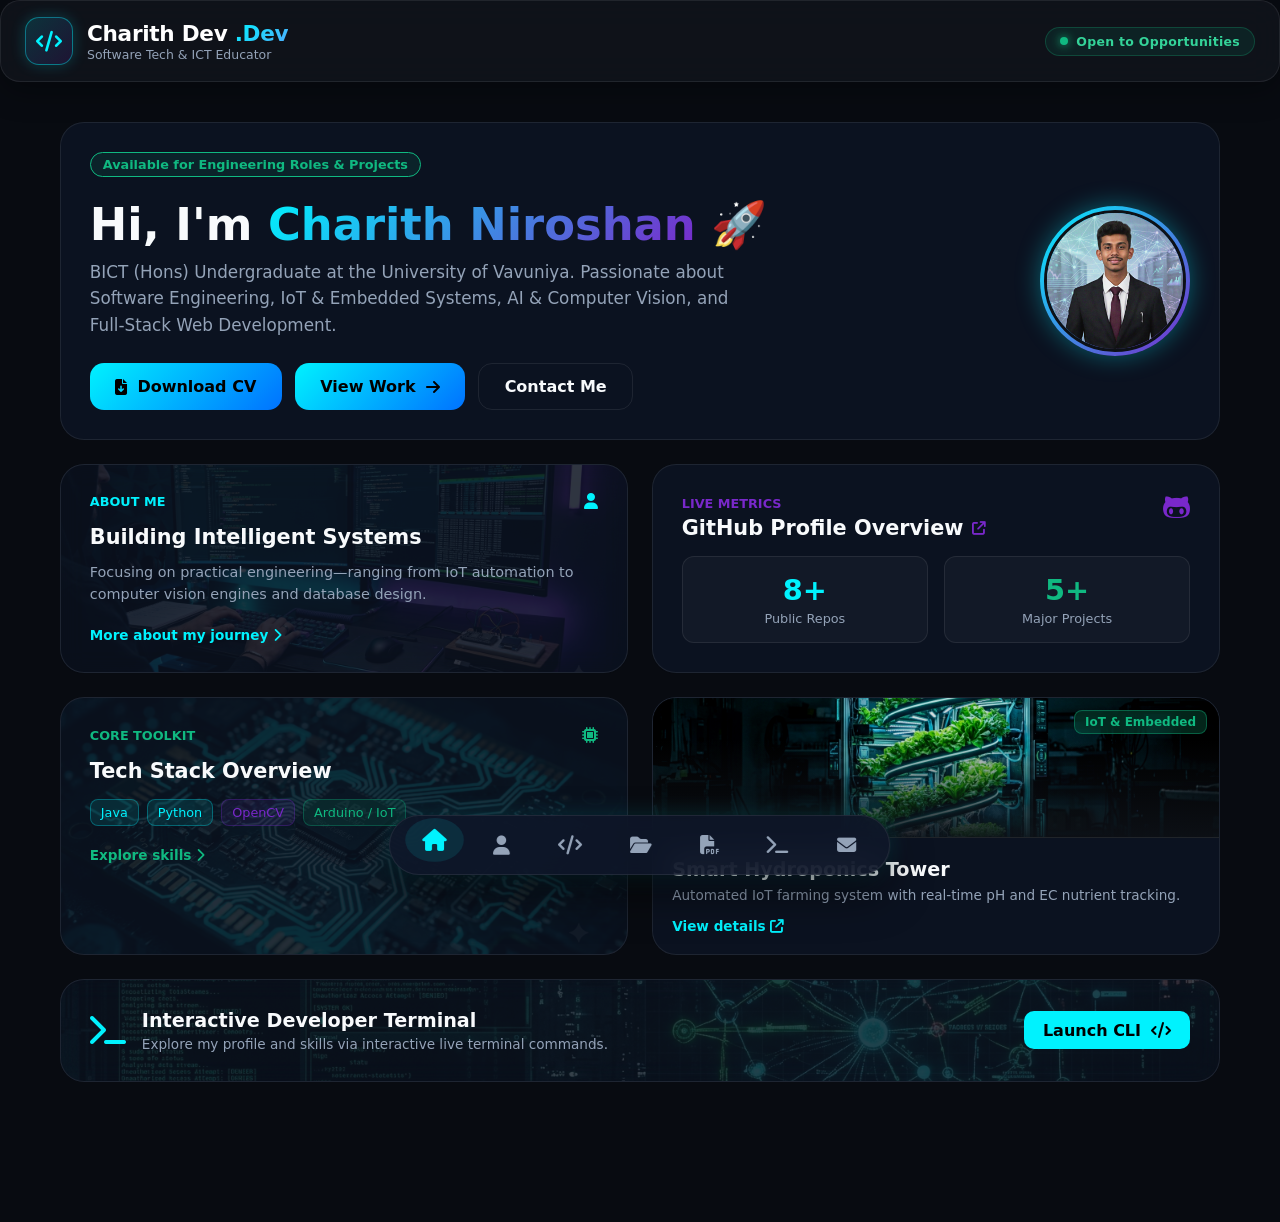
==== index.html @ 6c22223e "Update index.html" ====
<!DOCTYPE html>
<html lang="en">
<head>
    <meta charset="UTF-8">
    <meta name="viewport" content="width=device-width, initial-scale=1.0">
    <title>Charith Niroshan | Portfolio</title>
    <link rel="stylesheet" href="style.css">
    <link rel="stylesheet" href="https://cdnjs.cloudflare.com/ajax/libs/font-awesome/6.4.0/css/all.min.css">
</head>
<body>

    <!-- Top Glassmorphic Branding Header -->
<header style="background: rgba(20, 24, 33, 0.6); backdrop-filter: blur(16px); -webkit-backdrop-filter: blur(16px); border: 1px solid rgba(255, 255, 255, 0.08); border-radius: 20px; padding: 1rem 1.5rem; margin-bottom: 2.5rem; display: flex; justify-content: space-between; align-items: center; flex-wrap: wrap; gap: 1rem; box-shadow: 0 10px 30px rgba(0,0,0,0.3);">
    
    <!-- Brand Logo + Name -->
    <a href="index.html" style="display: flex; align-items: center; gap: 14px; text-decoration: none;">
        <!-- Logo Image Container with Neon Glow -->
        <div style="width: 48px; height: 48px; border-radius: 14px; background: linear-gradient(135deg, rgba(0, 242, 254, 0.15), rgba(121, 40, 202, 0.15)); border: 1px solid rgba(0, 242, 254, 0.4); display: flex; align-items: center; justify-content: center; overflow: hidden; box-shadow: 0 0 15px rgba(0, 242, 254, 0.2);">
            <img src="images/logo.png" alt="Logo" style="width: 100%; height: 100%; object-fit: cover;" onerror="this.style.display='none'; this.nextElementSibling.style.display='flex';">
            <!-- Fallback Cyber Icon if logo.png is missing -->
            <div style="display: none; width: 100%; height: 100%; align-items: center; justify-content: center;">
                <i class="fa-solid fa-code" style="font-size: 1.3rem; color: var(--accent-cyan, #00f2fe);"></i>
            </div>
        </div>
        
        <!-- Name & Title -->
       <!-- Name & Title with Standard Background Clip -->
<div>
    <h1 style="font-size: 1.35rem; font-weight: 800; margin: 0; color: #fff; letter-spacing: -0.3px;">
        Charith Dev <span style="background: linear-gradient(135deg, #00f2fe 0%, #4facfe 100%); -webkit-background-clip: text; background-clip: text; -webkit-text-fill-color: transparent;">.Dev</span>
    </h1>
    <span style="color: var(--text-secondary, #94a3b8); font-size: 0.78rem; font-weight: 500; display: block; margin-top: 1px;">
        Software Tech & ICT Educator
    </span>
</div>
    </a>
    
    <!-- Dynamic Status Badge -->
    <div style="display: flex; align-items: center; gap: 8px; background: rgba(16, 185, 129, 0.1); border: 1px solid rgba(16, 185, 129, 0.25); padding: 6px 14px; border-radius: 20px;">
        <span style="width: 8px; height: 8px; background: #10b981; border-radius: 50%; display: inline-block; box-shadow: 0 0 10px #10b981;"></span>
        <span style="color: #34d399; font-size: 0.78rem; font-weight: 600; letter-spacing: 0.3px;">Open to Opportunities</span>
    </div>
</header>

    <div class="container">

        <!-- Main Bento Grid -->
        <div class="bento-grid">

            <!-- 1. Hero Card (Profile Avatar Image Included) [Prompt 1] -->
            <div class="bento-card span-4 hero-card">
                <div style="display: flex; justify-content: space-between; align-items: center; flex-wrap: wrap-reverse; gap: 2rem;">
                    
                    <div style="flex: 1; min-width: 280px;">
                        <span class="status-badge" style="background: rgba(16, 185, 129, 0.1); border: 1px solid var(--accent-green, #10b981); color: var(--accent-green, #10b981); font-size: 0.8rem; padding: 4px 12px; border-radius: 20px; display: inline-block; margin-bottom: 0.5rem;">
                            <span class="pulse-dot"></span> Available for Engineering Roles & Projects
                        </span>
                        <h1 style="font-size: 2.8rem; margin: 0.8rem 0 0.5rem 0;">
                            Hi, I'm <span class="gradient-text">Charith Niroshan</span> 🚀
                        </h1>
                        <p style="font-size: 1.05rem; color: var(--text-secondary); max-width: 650px; line-height: 1.6; margin-bottom: 1.5rem;">
                            BICT (Hons) Undergraduate at the University of Vavuniya. Passionate about Software Engineering, IoT & Embedded Systems, AI & Computer Vision, and Full-Stack Web Development.
                        </p>
                        <!-- Hero Card Action Buttons -->
<div style="display: flex; gap: 0.8rem; flex-wrap: wrap; margin-top: 1rem;">
    <!-- CV Download / View Button -->
    <a href="cv.pdf" download="Charith_Niroshan_CV.pdf" target="_blank" class="btn-cyber btn-cv">
        <i class="fa-solid fa-file-arrow-down"></i> Download CV
    </a>

    <!-- View Work Button -->
    <a href="projects.html" class="btn-cyber btn-primary">
        View Work <i class="fa-solid fa-arrow-right"></i>
    </a>

    <!-- Contact Button -->
    <a href="contact.html" class="btn-cyber btn-outline">
        Contact Me
    </a>
</div>
</div>

                    <!-- Profile Avatar Image -->
                    <div style="position: relative; text-align: center; margin: 0 auto;">
                        <div style="width: 150px; height: 150px; border-radius: 50%; padding: 4px; background: linear-gradient(135deg, var(--accent-cyan, #00f2fe), var(--accent-purple, #7928ca)); box-shadow: 0 0 25px rgba(0, 242, 254, 0.35);">
                            <img src="images/profile.png" alt="Charith Niroshan" style="width: 100%; height: 100%; border-radius: 50%; object-fit: cover; border: 3px solid #0d1117;">
                        </div>
                    </div>

                </div>
            </div>

            <!-- 2. About Card (Workspace Image Background) [Prompt 4] -->
            <div class="bento-card span-2" style="position: relative; overflow: hidden;">
                <img src="images/workspace.png" alt="Workspace" style="position: absolute; inset: 0; width: 100%; height: 100%; object-fit: cover; opacity: 0.15; z-index: 0;">
                <div style="position: relative; z-index: 1;">
                    <div style="display: flex; justify-content: space-between; align-items: center; margin-bottom: 1rem;">
                        <span style="color: var(--accent-cyan, #00f2fe); font-size: 0.8rem; font-weight: bold; text-transform: uppercase;">About Me</span>
                        <i class="fa-solid fa-user" style="color: var(--accent-cyan, #00f2fe);"></i>
                    </div>
                    <h3 style="font-size: 1.3rem; margin-bottom: 0.8rem;">Building Intelligent Systems</h3>
                    <p style="color: var(--text-secondary); font-size: 0.9rem; line-height: 1.5; margin-bottom: 1.2rem;">
                        Focusing on practical engineering—ranging from IoT automation to computer vision engines and database design.
                    </p>
                    <a href="about.html" style="color: var(--accent-cyan, #00f2fe); font-size: 0.85rem; font-weight: bold; text-decoration: none;">
                        More about my journey <i class="fa-solid fa-chevron-right"></i>
                    </a>
                </div>
            </div>

            <!-- Live GitHub Analytics Bento Card (Clickable Link) -->
<a href="https://github.com/chrith123456niroshan-rgb" target="_blank" rel="noopener noreferrer" class="bento-card span-2" style="text-decoration: none; color: inherit; display: block; transition: transform 0.3s ease, border-color 0.3s ease;">
    <div style="display: flex; justify-content: space-between; align-items: flex-start; margin-bottom: 1rem;">
        <div>
            <span style="color: var(--accent-purple, #7928ca); font-size: 0.8rem; font-weight: bold; text-transform: uppercase;">Live Metrics</span>
            <h3 style="font-size: 1.3rem; margin-top: 4px; display: flex; align-items: center; gap: 8px;">
                GitHub Profile Overview 
                <i class="fa-solid fa-arrow-up-right-from-square" style="font-size: 0.85rem; color: var(--accent-purple, #7928ca);"></i>
            </h3>
        </div>
        <i class="fa-brands fa-github-alt" style="font-size: 1.8rem; color: var(--accent-purple, #7928ca);"></i>
    </div>

    <!-- Dynamic Stats -->
    <div style="display: grid; grid-template-columns: 1fr 1fr; gap: 1rem; margin-top: 1rem;">
        <div style="background: rgba(255,255,255,0.03); border: 1px solid var(--card-border); padding: 1rem; border-radius: 12px; text-align: center;">
            <h2 id="github-repos" style="font-size: 1.8rem; color: var(--accent-cyan, #00f2fe); margin: 0;">--</h2>
            <p style="color: var(--text-secondary); font-size: 0.8rem; margin: 4px 0 0 0;">Public Repos</p>
        </div>
        <div style="background: rgba(255,255,255,0.03); border: 1px solid var(--card-border); padding: 1rem; border-radius: 12px; text-align: center;">
            <h2 style="font-size: 1.8rem; color: var(--accent-green, #10b981); margin: 0;">5+</h2>
            <p style="color: var(--text-secondary); font-size: 0.8rem; margin: 4px 0 0 0;">Major Projects</p>
        </div>
    </div>
</a>
            <!-- 4. Core Tech Stack (Circuit Board Image Background) [Prompt 6] -->
            <div class="bento-card span-2" style="position: relative; overflow: hidden;">
                <img src="images/circuit-board.png" alt="Hardware" style="position: absolute; inset: 0; width: 100%; height: 100%; object-fit: cover; opacity: 0.12; z-index: 0;">
                <div style="position: relative; z-index: 1;">
                    <div style="display: flex; justify-content: space-between; align-items: center; margin-bottom: 1rem;">
                        <span style="color: var(--accent-green, #10b981); font-size: 0.8rem; font-weight: bold; text-transform: uppercase;">Core Toolkit</span>
                        <i class="fa-solid fa-microchip" style="color: var(--accent-green, #10b981);"></i>
                    </div>
                    <h3 style="font-size: 1.3rem; margin-bottom: 1rem;">Tech Stack Overview</h3>
                    <div style="display: flex; gap: 0.5rem; flex-wrap: wrap;">
                        <span style="background: rgba(0, 242, 254, 0.1); border: 1px solid rgba(0, 242, 254, 0.3); color: var(--accent-cyan, #00f2fe); padding: 5px 10px; border-radius: 8px; font-size: 0.8rem;">Java</span>
                        <span style="background: rgba(0, 242, 254, 0.1); border: 1px solid rgba(0, 242, 254, 0.3); color: var(--accent-cyan, #00f2fe); padding: 5px 10px; border-radius: 8px; font-size: 0.8rem;">Python</span>
                        <span style="background: rgba(121, 40, 202, 0.1); border: 1px solid rgba(121, 40, 202, 0.3); color: var(--accent-purple, #7928ca); padding: 5px 10px; border-radius: 8px; font-size: 0.8rem;">OpenCV</span>
                        <span style="background: rgba(16, 185, 129, 0.1); border: 1px solid rgba(16, 185, 129, 0.3); color: var(--accent-green, #10b981); padding: 5px 10px; border-radius: 8px; font-size: 0.8rem;">Arduino / IoT</span>
                    </div>
                    <div style="margin-top: 1.2rem;">
                        <a href="skills.html" style="color: var(--accent-green, #10b981); font-size: 0.85rem; font-weight: bold; text-decoration: none;">
                            Explore skills <i class="fa-solid fa-chevron-right"></i>
                        </a>
                    </div>
                </div>
            </div>

            <!-- 5. Featured Project Card (Smart Hydroponics Image) [Prompt 2] -->
            <div class="bento-card span-2" style="padding: 0; overflow: hidden;">
                <div class="project-img-container" style="height: 140px; position: relative;">
                    <img src="images/smart-hydroponics.png" alt="Smart Hydroponics" class="project-img">
                    <span class="tech-tag-floating">IoT & Embedded</span>
                </div>
                <div style="padding: 1.2rem;">
                    <h3 style="font-size: 1.2rem; margin-bottom: 0.4rem;">Smart Hydroponics Tower</h3>
                    <p style="color: var(--text-secondary); font-size: 0.85rem; margin-bottom: 0.8rem;">
                        Automated IoT farming system with real-time pH and EC nutrient tracking.
                    </p>
                    <a href="projects.html" style="color: var(--accent-cyan, #00f2fe); font-size: 0.85rem; font-weight: bold; text-decoration: none;">
                        View details <i class="fa-solid fa-arrow-up-right-from-square"></i>
                    </a>
                </div>
            </div>

            <!-- 6. Developer Terminal Banner (Terminal Banner Image Background) [Prompt 7] -->
            <div class="bento-card span-4" style="position: relative; overflow: hidden; border: 1px solid var(--card-border);">
                <img src="images/terminal-bg.png" alt="Terminal" style="position: absolute; inset: 0; width: 100%; height: 100%; object-fit: cover; opacity: 0.2; z-index: 0;">
                <div style="position: relative; z-index: 1; display: flex; justify-content: space-between; align-items: center; flex-wrap: wrap; gap: 1rem;">
                    <div style="display: flex; align-items: center; gap: 1rem;">
                        <i class="fa-solid fa-terminal" style="font-size: 2rem; color: var(--accent-cyan, #00f2fe);"></i>
                        <div>
                            <h3 style="font-size: 1.2rem; margin: 0;">Interactive Developer Terminal</h3>
                            <p style="color: var(--text-secondary); font-size: 0.85rem; margin: 4px 0 0 0;">Explore my profile and skills via interactive live terminal commands.</p>
                        </div>
                    </div>
                    <a href="terminal.html" class="btn-cyber" style="background: var(--accent-cyan, #00f2fe); color: #000; padding: 0.6rem 1.2rem; border-radius: 10px; font-weight: bold; text-decoration: none;">
                        Launch CLI <i class="fa-solid fa-code"></i>
                    </a>
                </div>
            </div>

        </div>
    </div>
    <!-- Floating Dock Nav -->
 <nav class="dock-nav">
        <a href="index.html" class="dock-item active" title="Home"><i class="fa-solid fa-house"></i></a>
        <a href="about.html" class="dock-item" title="About & Career"><i class="fa-solid fa-user"></i></a>
        <a href="skills.html" class="dock-item" title="Skills"><i class="fa-solid fa-code"></i></a>
        <a href="projects.html" class="dock-item" title="Projects"><i class="fa-solid fa-folder-open"></i></a>
        <!-- CV Quick View Link -->
        <a href="cv.pdf" target="_blank" class="dock-item" title="View CV"><i class="fa-solid fa-file-pdf"></i></a>
        <a href="terminal.html" class="dock-item" title="CLI Terminal"><i class="fa-solid fa-terminal"></i></a>
        <a href="contact.html" class="dock-item" title="Contact"><i class="fa-solid fa-envelope"></i></a>
    </nav>

    <script src="script.js"></script>
</body>
</html>
---- style.css ----
:root {
    --bg-dark: #080b11;
    --card-bg: rgba(15, 23, 42, 0.65);
    --card-border: rgba(255, 255, 255, 0.08);
    --accent-cyan: #00f2fe;
    --accent-purple: #7928ca;
    --accent-green: #10b981;
    --text-primary: #f8fafc;
    --text-secondary: #94a3b8;
    --glow-shadow: 0 0 25px rgba(0, 242, 254, 0.15);

    
}

/* Optimized Project Image Container */
.project-img-container {
    position: relative;
    width: 100%;
    height: 200px; /* Balanced ratio for bento cards */
    overflow: hidden;
    background: #0d1117;
    border-bottom: 1px solid var(--card-border, rgba(255, 255, 255, 0.08));
}

/* Perfect Object-Fit & Center Alignment */
.project-img {
    width: 100%;
    height: 100%;
    object-fit: cover;
    object-position: center; /* Image එකේ center Focus එක තබා ගනී */
    transition: transform 0.5s cubic-bezier(0.4, 0, 0.2, 1), filter 0.5s ease;
    filter: brightness(0.85) contrast(1.05);
}

/* Gradient Overlay - Seamless blending with the Dark Card */
.project-img-container::after {
    content: '';
    position: absolute;
    inset: 0;
    background: linear-gradient(180deg, rgba(13, 17, 23, 0) 30%, rgba(13, 17, 23, 0.9) 100%);
    pointer-events: none;
}

/* Hover Cyber Zoom & Glow Effect */
.bento-card:hover .project-img {
    transform: scale(1.06);
    filter: brightness(1.02);
}

/* Floating Tech Badge Adjustment */
.tech-tag-floating {
    position: absolute;
    top: 12px;
    right: 12px;
    z-index: 2; /* Keeps badge above the gradient overlay */
    background: rgba(13, 17, 23, 0.75);
    border: 1px solid rgba(0, 242, 254, 0.4);
    color: var(--accent-cyan, #00f2fe);
    backdrop-filter: blur(8px);
    font-size: 0.75rem;
    padding: 4px 12px;
    border-radius: 20px;
    font-weight: 600;
}/* Cyber CV Download Button */
.btn-cv {
    background: rgba(16, 185, 129, 0.12);
    border: 1px solid var(--accent-green, #10b981);
    color: var(--accent-green, #10b981);
    padding: 0.8rem 1.4rem;
    border-radius: 12px;
    text-decoration: none;
    font-weight: 600;
    display: inline-flex;
    align-items: center;
    gap: 8px;
    transition: all 0.3s ease;
}

.btn-cv:hover {
    background: var(--accent-green, #10b981);
    color: #0d1117;
    box-shadow: 0 0 20px rgba(16, 185, 129, 0.4);
    transform: translateY(-2px);
}

.bento-card:hover .project-img {
    transform: scale(1.08);
    filter: brightness(1.05);
}

.tech-tag-floating {
    position: absolute;
    top: 12px;
    right: 12px;
    background: rgba(16, 185, 129, 0.2);
    border: 1px solid rgba(16, 185, 129, 0.4);
    color: var(--accent-green, #10b981);
    backdrop-filter: blur(8px);
    font-size: 0.75rem;
    padding: 4px 10px;
    border-radius: 8px;
    font-weight: 600;
}

* {
    margin: 0;
    padding: 0;
    box-sizing: border-box;
    font-family: 'Segoe UI', system-ui, -apple-system, sans-serif;
}

body {
    background-color: var(--bg-dark);
    color: var(--text-primary);
    min-height: 100vh;
    overflow-x: hidden;
    padding-bottom: 100px;
}

/* Scroll Bar */
::-webkit-scrollbar { width: 8px; }
::-webkit-scrollbar-track { background: var(--bg-dark); }
::-webkit-scrollbar-thumb { background: var(--accent-purple); border-radius: 4px; }

/* Floating Dock Navigation */
.dock-nav {
    position: fixed;
    bottom: 25px;
    left: 50%;
    transform: translateX(-50%);
    background: rgba(15, 23, 42, 0.85);
    backdrop-filter: blur(16px);
    border: 1px solid var(--card-border);
    padding: 0.6rem 1.2rem;
    border-radius: 40px;
    display: flex;
    gap: 1.2rem;
    align-items: center;
    z-index: 1000;
    box-shadow: 0 20px 40px rgba(0, 0, 0, 0.5), var(--glow-shadow);
}

.dock-item {
    color: var(--text-secondary);
    text-decoration: none;
    font-size: 1.2rem;
    padding: 0.6rem 0.9rem;
    border-radius: 50%;
    transition: all 0.3s cubic-bezier(0.175, 0.885, 0.32, 1.275);
    display: flex;
    align-items: center;
    justify-content: center;
}

.dock-item:hover, .dock-item.active {
    color: var(--accent-cyan);
    background: rgba(0, 242, 254, 0.1);
    transform: translateY(-5px) scale(1.15);
}

/* Bento Grid Dashboard Layout */
.container {
    max-width: 1200px;
    margin: 40px auto;
    padding: 0 20px;
}

.bento-grid {
    display: grid;
    grid-template-columns: repeat(4, 1fr);
    gap: 1.5rem;
}

.bento-card {
    background: var(--card-bg);
    border: 1px solid var(--card-border);
    backdrop-filter: blur(12px);
    border-radius: 24px;
    padding: 1.8rem;
    position: relative;
    overflow: hidden;
    transition: all 0.4s ease;
}

.bento-card:hover {
    border-color: rgba(0, 242, 254, 0.4);
    transform: translateY(-4px);
    box-shadow: var(--glow-shadow);
}

/* Grid Span Utilities */
.span-2 { grid-column: span 2; }
.span-3 { grid-column: span 3; }
.span-4 { grid-column: span 4; }
.row-2 { grid-row: span 2; }

@media (max-width: 900px) {
    .bento-grid { grid-template-columns: repeat(2, 1fr); }
    .span-2, .span-3, .span-4 { grid-column: span 2; }
}

@media (max-width: 600px) {
    .bento-grid { grid-template-columns: 1fr; }
    .span-2, .span-3, .span-4 { grid-column: span 1; }
}

/* Typography & Badges */
.gradient-text {
    /* Fallback colors added inside var() just in case variables are missing */
    background: linear-gradient(135deg, var(--accent-cyan, #00f2fe), var(--accent-purple, #7928ca));
    
    /* Standard & Vendor Prefixes for text clip */
    -webkit-background-clip: text;
    background-clip: text;
    
    /* Text transparency for standard & webkit browsers */
    -webkit-text-fill-color: transparent;
    color: transparent;
    
    font-weight: 800;
    display: inline-block; /* Prevents background clipping glitches on inline elements */
}

/* GitHub Link Hover Animation */
.github-link-icon {
    transition: all 0.3s ease;
}

.github-link-icon:hover {
    color: var(--accent-cyan) !important;
    transform: scale(1.2) rotate(10deg);
}

#project-search:focus {
    border-color: var(--accent-cyan) !important;
    box-shadow: 0 0 15px rgba(0, 242, 254, 0.2);
}

.status-badge {
    display: inline-flex;
    align-items: center;
    gap: 8px;
    background: rgba(16, 185, 129, 0.15);
    color: var(--accent-green);
    border: 1px solid rgba(16, 185, 129, 0.3);
    padding: 6px 14px;
    border-radius: 20px;
    font-size: 0.85rem;
    font-weight: 600;
}

.pulse-dot {
    width: 8px;
    height: 8px;
    background: var(--accent-green);
    border-radius: 50%;
    box-shadow: 0 0 10px var(--accent-green);
    animation: pulse 1.8s infinite;
}

@keyframes pulse {
    0%, 100% { opacity: 1; transform: scale(1); }
    50% { opacity: 0.4; transform: scale(1.3); }
}

/* Buttons */
.btn-cyber {
    display: inline-flex;
    align-items: center;
    gap: 10px;
    background: linear-gradient(135deg, var(--accent-cyan), #0072ff);
    color: #000;
    font-weight: 700;
    padding: 0.8rem 1.6rem;
    border-radius: 14px;
    text-decoration: none;
    transition: all 0.3s ease;
    border: none;
    cursor: pointer;
}

.btn-cyber:hover {
    box-shadow: 0 0 20px rgba(0, 242, 254, 0.5);
    transform: translateY(-2px);
}

.btn-outline {
    background: transparent;
    border: 1px solid var(--card-border);
    color: var(--text-primary);
}

.btn-outline:hover {
    background: rgba(255, 255, 255, 0.05);
    border-color: var(--accent-cyan);
}

/* Timeline Components */
.timeline {
    border-left: 2px solid var(--card-border);
    padding-left: 1.5rem;
    margin-top: 1.5rem;
}

.timeline-item {
    position: relative;
    margin-bottom: 2rem;
}

.timeline-item::before {
    content: '';
    position: absolute;
    left: -1.95rem;
    top: 5px;
    width: 12px;
    height: 12px;
    background: var(--accent-cyan);
    border-radius: 50%;
    box-shadow: 0 0 10px var(--accent-cyan);
}
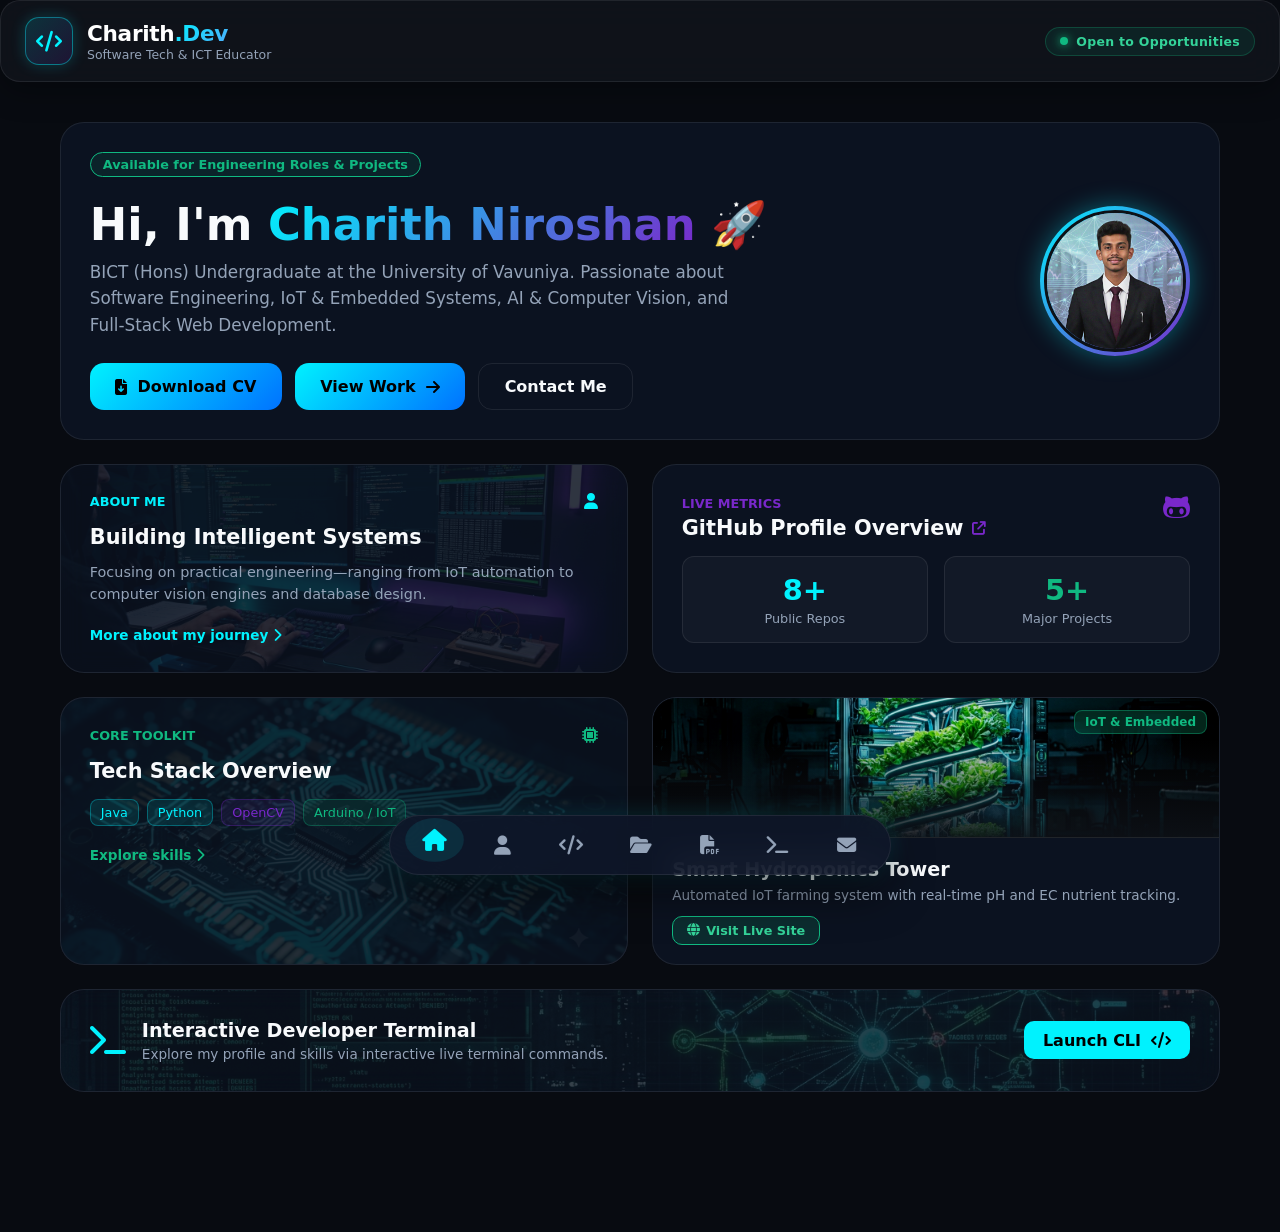
==== commit b5f5ebcc: "Update index.html" ====
--- a/index.html
+++ b/index.html
@@ -27,7 +27,7 @@
        <!-- Name & Title with Standard Background Clip -->
 <div>
     <h1 style="font-size: 1.35rem; font-weight: 800; margin: 0; color: #fff; letter-spacing: -0.3px;">
-        Charith Dev <span style="background: linear-gradient(135deg, #00f2fe 0%, #4facfe 100%); -webkit-background-clip: text; background-clip: text; -webkit-text-fill-color: transparent;">.Dev</span>
+        Charith<span style="background: linear-gradient(135deg, #00f2fe 0%, #4facfe 100%); -webkit-background-clip: text; background-clip: text; -webkit-text-fill-color: transparent;">.Dev</span>
     </h1>
     <span style="color: var(--text-secondary, #94a3b8); font-size: 0.78rem; font-weight: 500; display: block; margin-top: 1px;">
         Software Tech & ICT Educator
@@ -167,8 +167,10 @@
                     <p style="color: var(--text-secondary); font-size: 0.85rem; margin-bottom: 0.8rem;">
                         Automated IoT farming system with real-time pH and EC nutrient tracking.
                     </p>
-                    <a href="projects.html" style="color: var(--accent-cyan, #00f2fe); font-size: 0.85rem; font-weight: bold; text-decoration: none;">
-                        View details <i class="fa-solid fa-arrow-up-right-from-square"></i>
+                
+                    <!-- Live Website Link Button -->
+                    <a href="https://growtower.lk/" target="_blank" style="background: rgba(16, 185, 129, 0.15); border: 1px solid #10b981; color: #34d399; font-weight: 600; font-size: 0.8rem; padding: 6px 14px; border-radius: 10px; text-decoration: none; display: inline-flex; align-items: center; gap: 6px; transition: all 0.3s ease;">
+                    <i class="fa-solid fa-globe"></i> Visit Live Site
                     </a>
                 </div>
             </div>
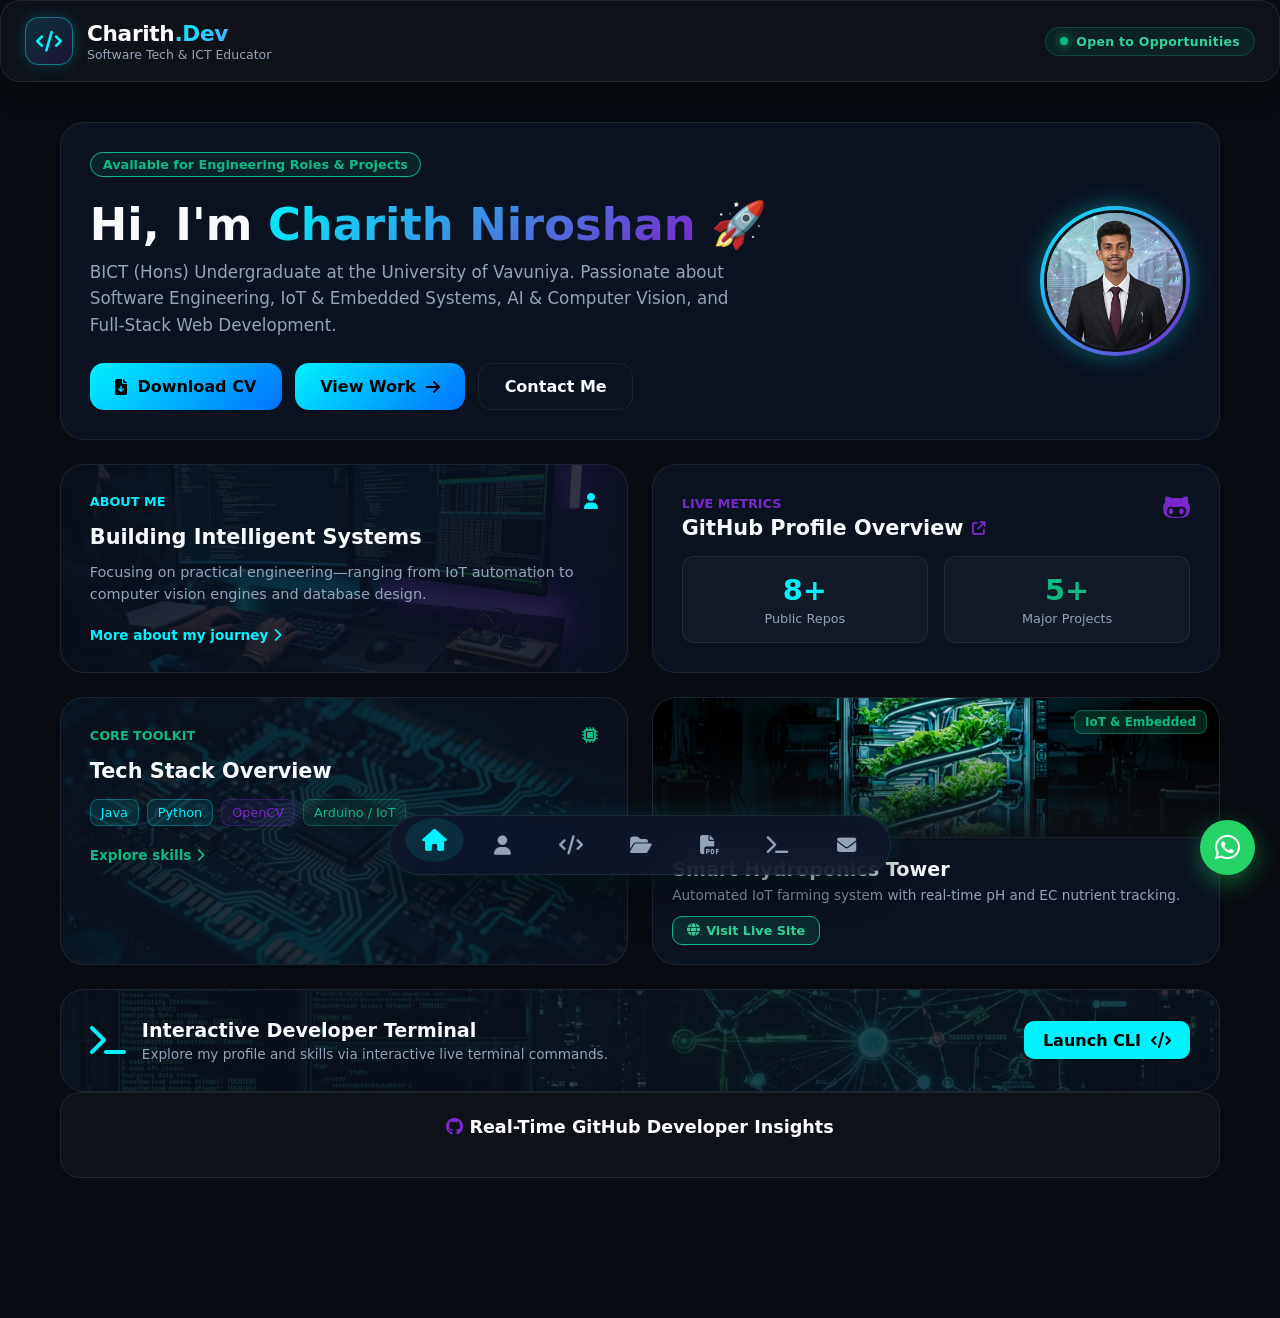
==== commit c80271d4: "Update index.html" ====
--- a/index.html
+++ b/index.html
@@ -193,7 +193,22 @@
             </div>
 
         </div>
-    </div>
+
+        <!-- Live GitHub Stats Banner -->
+<div class="bento-card span-4" style="background: rgba(20, 24, 33, 0.6); backdrop-filter: blur(16px); border: 1px solid rgba(255, 255, 255, 0.08); border-radius: 20px; padding: 1.5rem; text-align: center; margin-bottom: 2.5rem;">
+    <h4 style="color: #fff; font-size: 1.1rem; margin: 0 0 1rem 0;"><i class="fa-brands fa-github" style="color: var(--accent-purple, #7928ca);"></i> Real-Time GitHub Developer Insights</h4>
+    <div style="display: flex; justify-content: center; gap: 1rem; flex-wrap: wrap;">
+        <!-- Replace 'YOUR_GITHUB_USERNAME' with your actual username -->
+        <img src="https://github-readme-stats.vercel.app/api?username=YOUR_GITHUB_USERNAME&show_icons=true&theme=dark&bg_color=141821&title_color=00f2fe&text_color=94a3b8&border_color=ffffff15" alt="GitHub Stats" style="max-width: 100%; height: auto; border-radius: 12px;" onerror="this.style.display='none'">
+        <img src="https://github-readme-stats.vercel.app/api/top-langs/?username=YOUR_GITHUB_USERNAME&layout=compact&theme=dark&bg_color=141821&title_color=7928ca&text_color=94a3b8&border_color=ffffff15" alt="Top Languages" style="max-width: 100%; height: auto; border-radius: 12px;" onerror="this.style.display='none'">
+    </div>
+</div>
+    </div>
+    <!-- Floating WhatsApp Chat Widget -->
+<a href="https://wa.me/94770000000?text=Hi%20Charith,%20I%20visited%20your%20portfolio!" target="_blank" title="Chat on WhatsApp" 
+   style="position: fixed; bottom: 25px; right: 25px; width: 55px; height: 55px; border-radius: 50%; background: #25d366; color: #fff; display: flex; align-items: center; justify-content: justify; justify-content: center; font-size: 1.8rem; box-shadow: 0 8px 25px rgba(37, 211, 102, 0.4); text-decoration: none; z-index: 999; transition: transform 0.3s ease;">
+    <i class="fa-brands fa-whatsapp"></i>
+</a>
     <!-- Floating Dock Nav -->
  <nav class="dock-nav">
         <a href="index.html" class="dock-item active" title="Home"><i class="fa-solid fa-house"></i></a>
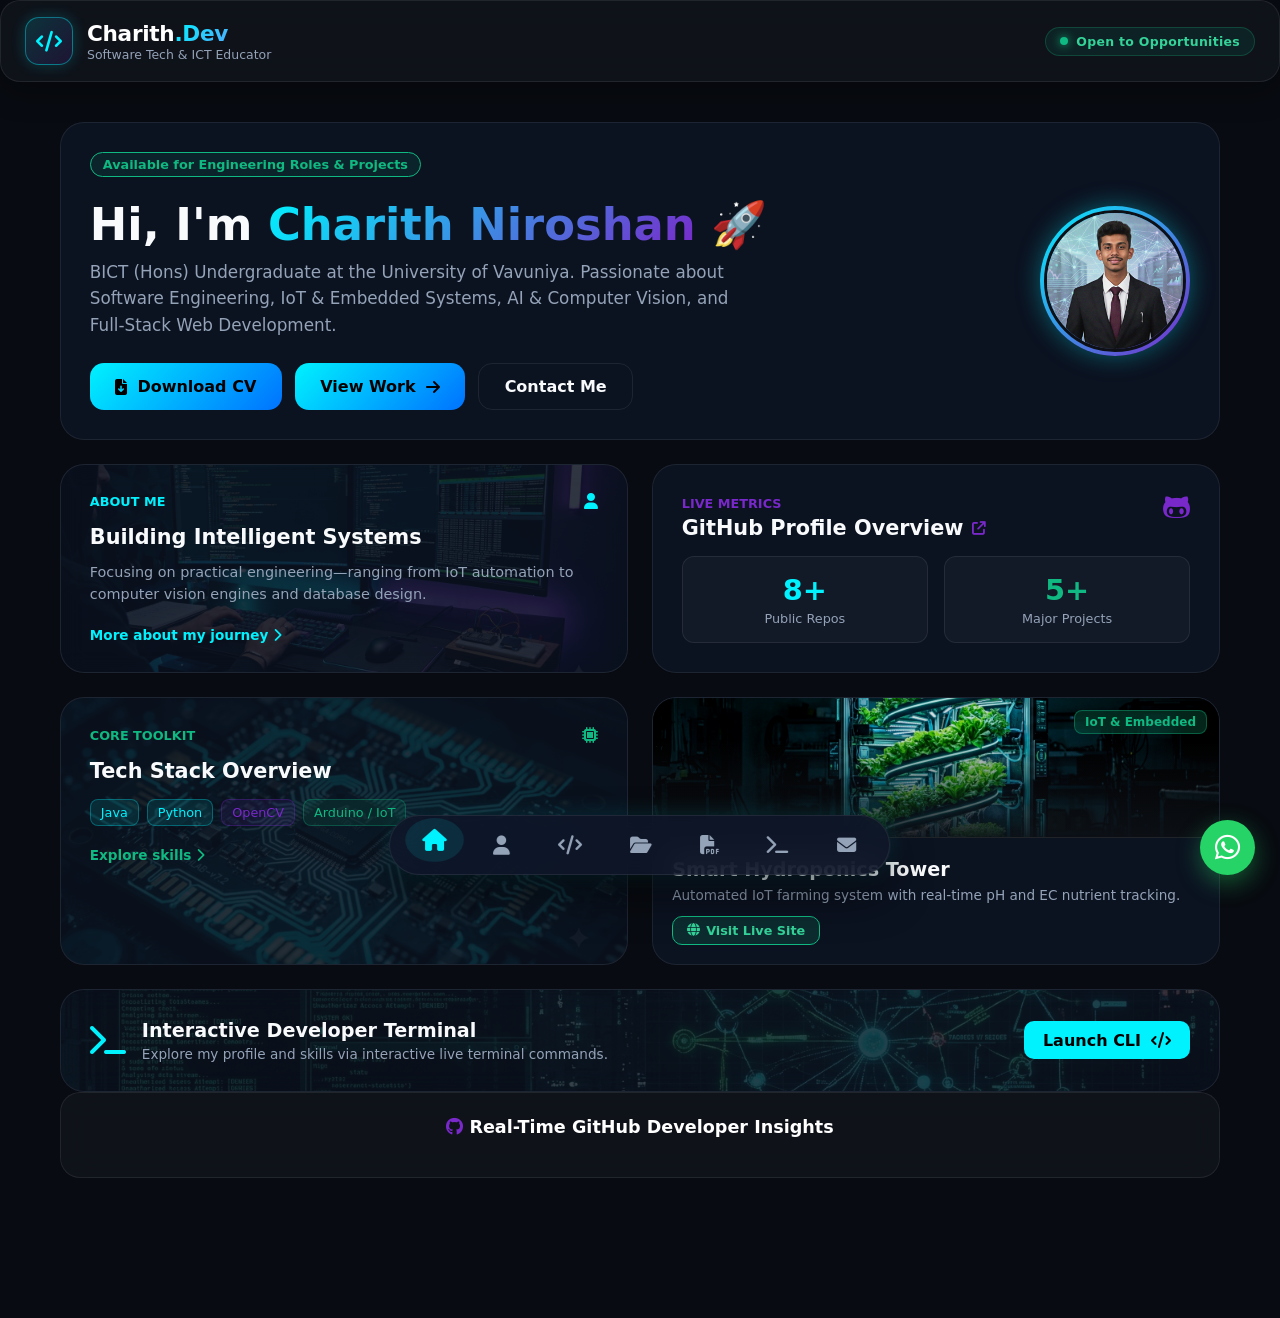
==== commit 9b02376e: "my" ====
--- a/index.html
+++ b/index.html
@@ -205,7 +205,7 @@
 </div>
     </div>
     <!-- Floating WhatsApp Chat Widget -->
-<a href="https://wa.me/94770000000?text=Hi%20Charith,%20I%20visited%20your%20portfolio!" target="_blank" title="Chat on WhatsApp" 
+<a href="https://wa.me/94788648969?text=Hi%20Charith,%20I%20visited%20your%20portfolio!" target="_blank" title="Chat on WhatsApp" 
    style="position: fixed; bottom: 25px; right: 25px; width: 55px; height: 55px; border-radius: 50%; background: #25d366; color: #fff; display: flex; align-items: center; justify-content: justify; justify-content: center; font-size: 1.8rem; box-shadow: 0 8px 25px rgba(37, 211, 102, 0.4); text-decoration: none; z-index: 999; transition: transform 0.3s ease;">
     <i class="fa-brands fa-whatsapp"></i>
 </a>
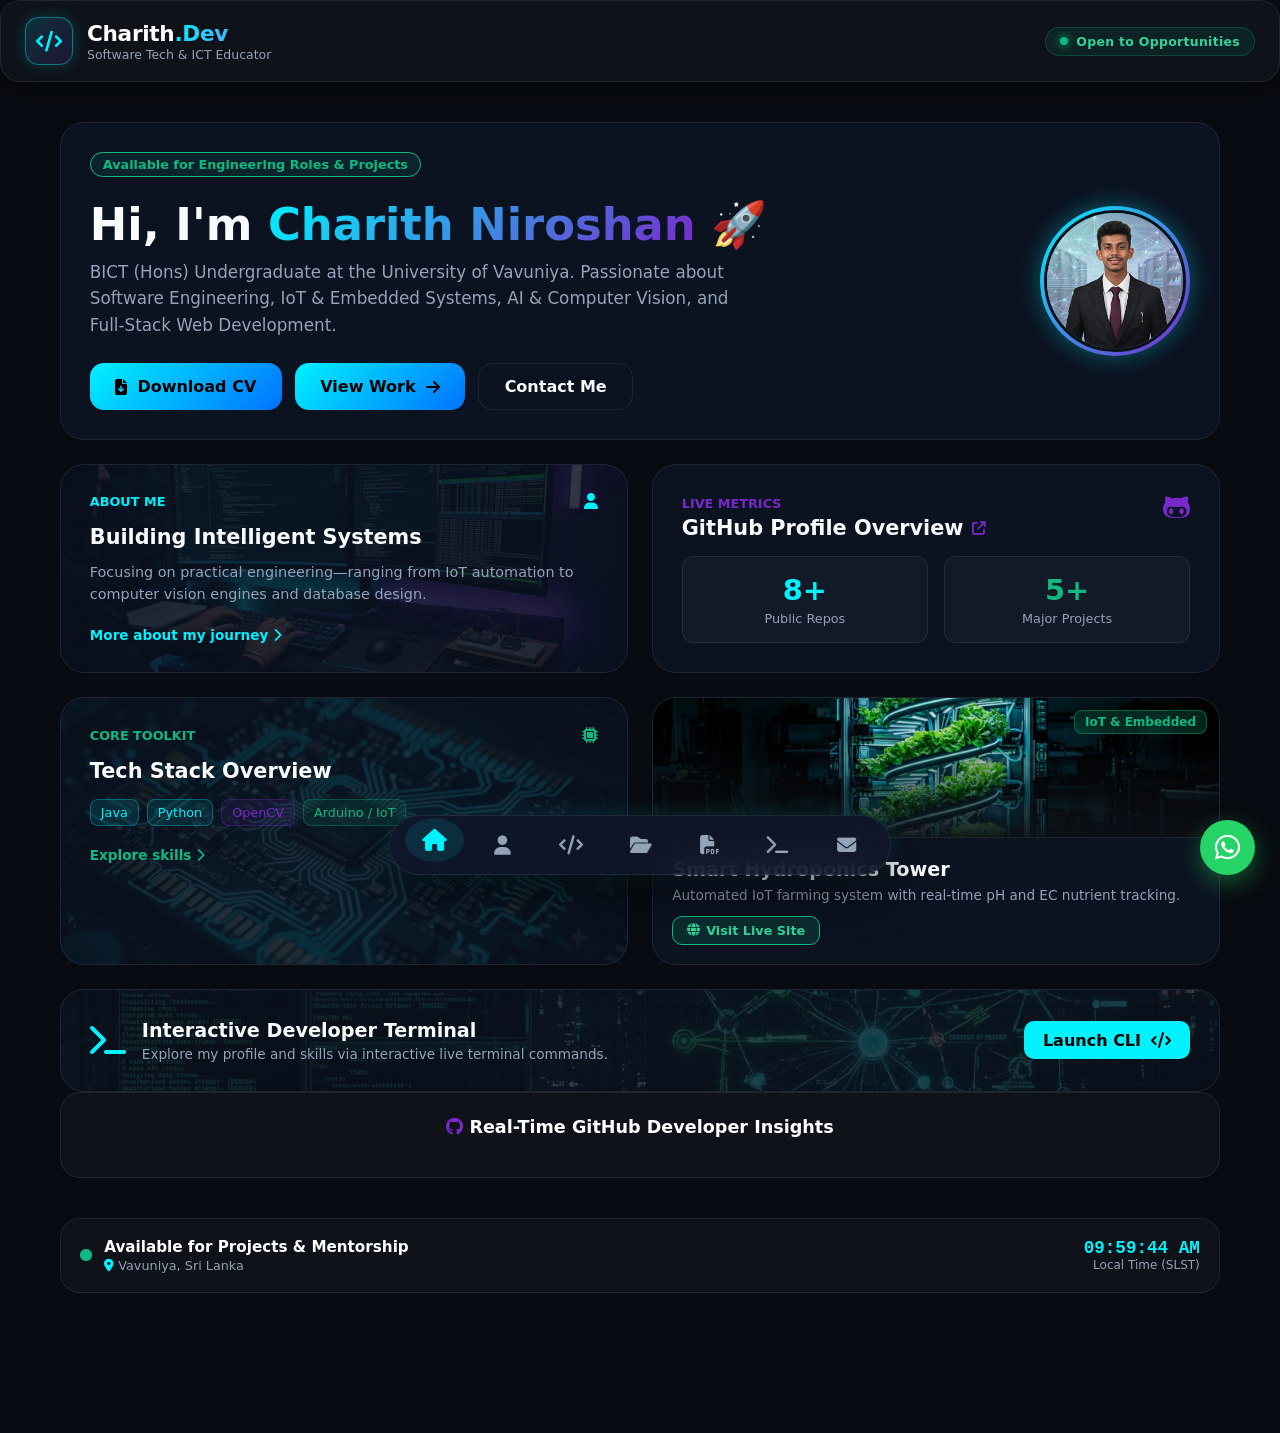
==== commit 5225840a: "Update index.html" ====
--- a/index.html
+++ b/index.html
@@ -203,6 +203,30 @@
         <img src="https://github-readme-stats.vercel.app/api/top-langs/?username=YOUR_GITHUB_USERNAME&layout=compact&theme=dark&bg_color=141821&title_color=7928ca&text_color=94a3b8&border_color=ffffff15" alt="Top Languages" style="max-width: 100%; height: auto; border-radius: 12px;" onerror="this.style.display='none'">
     </div>
 </div>
+
+<div style="background: rgba(20, 24, 33, 0.6); backdrop-filter: blur(16px); border: 1px solid rgba(255, 255, 255, 0.08); border-radius: 20px; padding: 1.2rem; display: flex; justify-content: space-between; align-items: center; flex-wrap: wrap; gap: 1rem;">
+    <div style="display: flex; align-items: center; gap: 12px;">
+        <span style="position: relative; display: flex; height: 12px; width: 12px;">
+            <span style="animate: ping 1.5s cubic-bezier(0, 0, 0.2, 1) infinite; position: absolute; height: 100%; width: 100%; border-radius: 50%; background: #10b981; opacity: 0.75;"></span>
+            <span style="position: relative; border-radius: 50%; height: 12px; width: 12px; background: #10b981;"></span>
+        </span>
+        <div>
+            <h5 style="color: #fff; margin: 0; font-size: 0.95rem;">Available for Projects & Mentorship</h5>
+            <p style="color: var(--text-secondary, #94a3b8); margin: 2px 0 0 0; font-size: 0.8rem;"><i class="fa-solid fa-location-dot" style="color: #00f2fe;"></i> Vavuniya, Sri Lanka</p>
+        </div>
+    </div>
+    <div style="text-align: right;">
+        <span id="sl-clock" style="color: #00f2fe; font-family: monospace; font-size: 1.1rem; font-weight: 700;">00:00:00 AM</span>
+        <p style="color: var(--text-secondary, #94a3b8); margin: 0; font-size: 0.75rem;">Local Time (SLST)</p>
+    </div>
+</div>
+
+<script>
+    setInterval(() => {
+        const options = { timeZone: 'Asia/Colombo', hour: '2-digit', minute: '2-digit', second: '2-digit', hour12: true };
+        document.getElementById('sl-clock').innerText = new Date().toLocaleTimeString('en-US', options);
+    }, 1000);
+</script>
     </div>
     <!-- Floating WhatsApp Chat Widget -->
 <a href="https://wa.me/94788648969?text=Hi%20Charith,%20I%20visited%20your%20portfolio!" target="_blank" title="Chat on WhatsApp" 
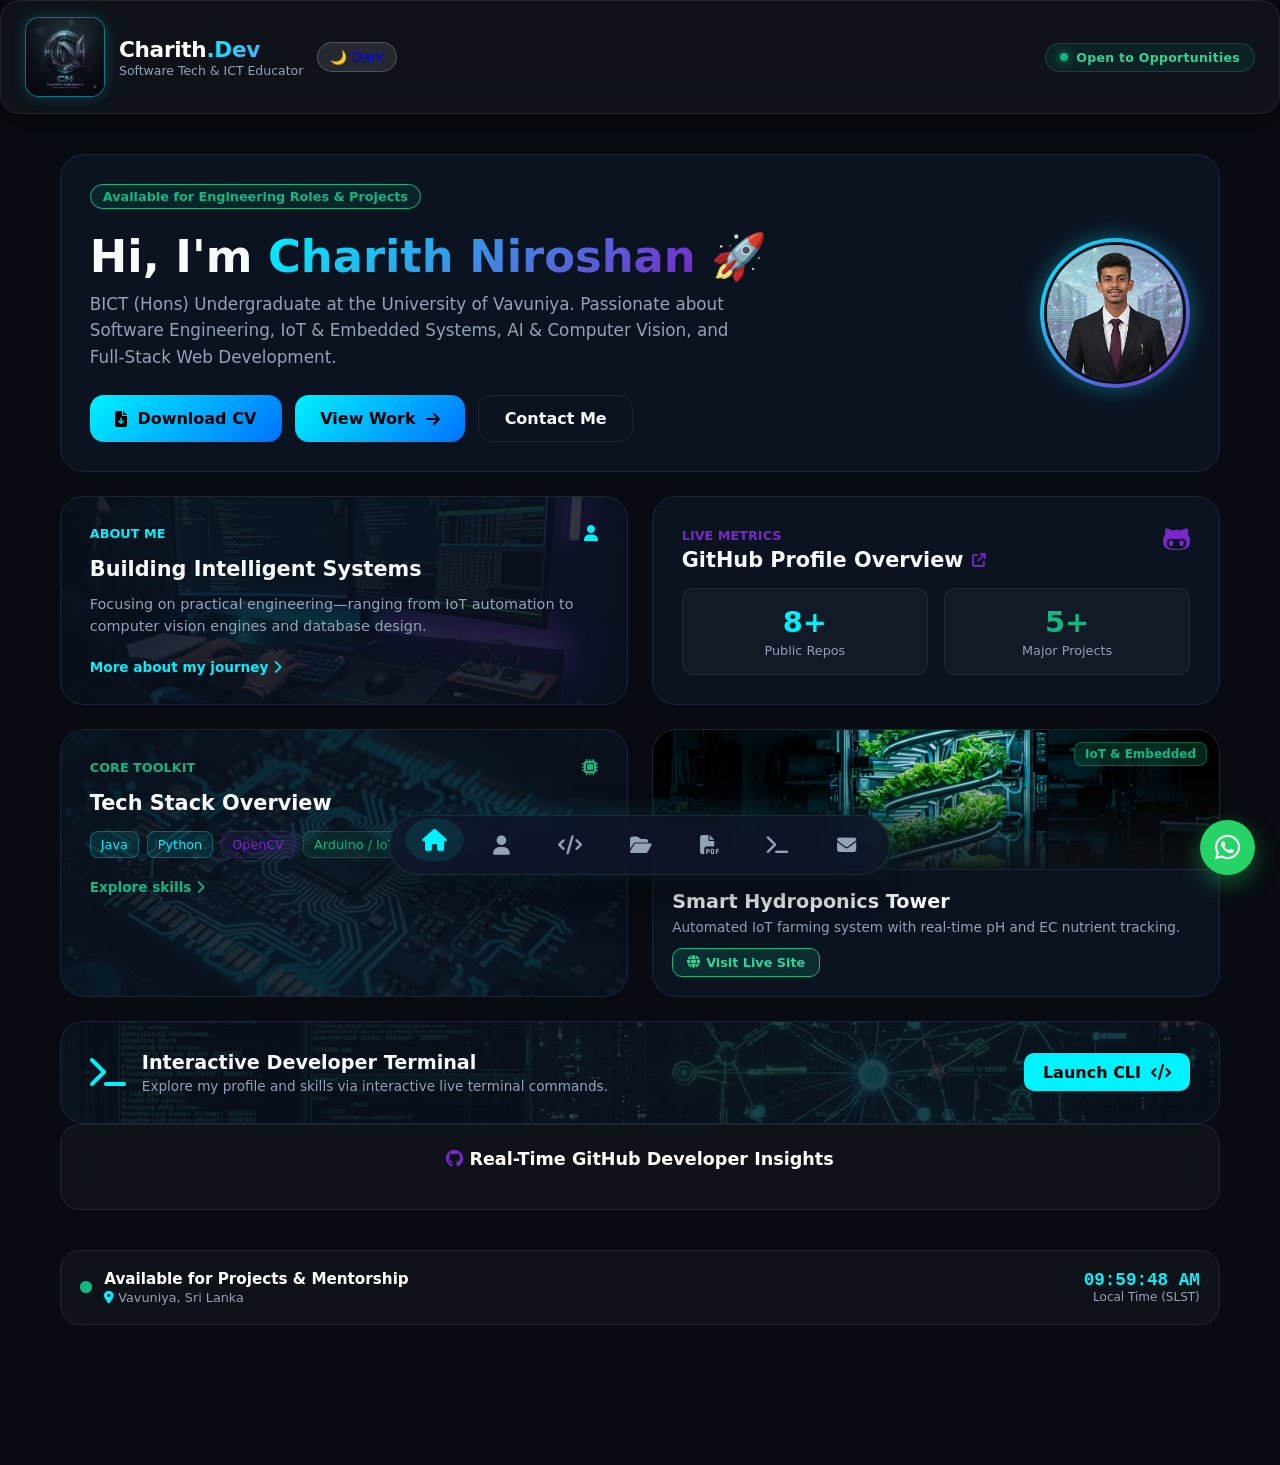
==== commit 5838dd6c: "up" ====
--- a/index.html
+++ b/index.html
@@ -15,7 +15,7 @@
     <!-- Brand Logo + Name -->
     <a href="index.html" style="display: flex; align-items: center; gap: 14px; text-decoration: none;">
         <!-- Logo Image Container with Neon Glow -->
-        <div style="width: 48px; height: 48px; border-radius: 14px; background: linear-gradient(135deg, rgba(0, 242, 254, 0.15), rgba(121, 40, 202, 0.15)); border: 1px solid rgba(0, 242, 254, 0.4); display: flex; align-items: center; justify-content: center; overflow: hidden; box-shadow: 0 0 15px rgba(0, 242, 254, 0.2);">
+        <div style="width: 80px; height: 80px; border-radius: 14px; background: linear-gradient(135deg, rgba(0, 242, 254, 0.15), rgba(121, 40, 202, 0.15)); border: 1px solid rgba(0, 242, 254, 0.4); display: flex; align-items: center; justify-content: center; overflow: hidden; box-shadow: 0 0 15px rgba(0, 242, 254, 0.2);">
             <img src="images/logo.png" alt="Logo" style="width: 100%; height: 100%; object-fit: cover;" onerror="this.style.display='none'; this.nextElementSibling.style.display='flex';">
             <!-- Fallback Cyber Icon if logo.png is missing -->
             <div style="display: none; width: 100%; height: 100%; align-items: center; justify-content: center;">
@@ -32,7 +32,10 @@
     <span style="color: var(--text-secondary, #94a3b8); font-size: 0.78rem; font-weight: 500; display: block; margin-top: 1px;">
         Software Tech & ICT Educator
     </span>
-</div>
+
+    
+</div>
+<button id="theme-toggle" class="theme-toggle-btn">🌙 Dark</button>
     </a>
     
     <!-- Dynamic Status Badge -->
@@ -40,6 +43,7 @@
         <span style="width: 8px; height: 8px; background: #10b981; border-radius: 50%; display: inline-block; box-shadow: 0 0 10px #10b981;"></span>
         <span style="color: #34d399; font-size: 0.78rem; font-weight: 600; letter-spacing: 0.3px;">Open to Opportunities</span>
     </div>
+    
 </header>
 
     <div class="container">
@@ -246,5 +250,7 @@
     </nav>
 
     <script src="script.js"></script>
+
+    
 </body>
 </html>
--- a/style.css
+++ b/style.css
@@ -317,4 +317,86 @@
     background: var(--accent-cyan);
     border-radius: 50%;
     box-shadow: 0 0 10px var(--accent-cyan);
+}
+
+/* Dark Mode Override Fix */
+body.dark-mode {
+  background-color: #070a0e !important;
+  color: #f0fdf4 !important;
+}
+
+body.dark-mode .bento-card, 
+body.dark-mode .card, 
+body.dark-mode div[class*="card"] {
+  background-color: rgba(13, 22, 28, 0.85) !important;
+  border-color: rgba(16, 185, 129, 0.25) !important;
+  color: #f0fdf4 !important;
+}
+
+body.dark-mode h1, 
+body.dark-mode h2, 
+body.dark-mode h3, 
+body.dark-mode h4, 
+body.dark-mode p, 
+body.dark-mode span {
+  color: #f0fdf4 !important;
+}
+
+/* =========================================================
+   SAFE & CLEAN LIGHT MODE OVERRIDES
+   ========================================================= */
+
+/* Light Mode active වූ විට විතරක් වැඩ කරන සරල වෙනස්කම් */
+html[data-theme="light"] {
+    color-scheme: light;
+}
+
+/* Base background සහ text color විතරක් වෙනස් කිරීම */
+html[data-theme="light"] body {
+    background-color: #f8fafc !important;
+    color: #0f172a !important;
+}
+
+/* Bento Cards සහ Main Containers වල Light Theme Background */
+html[data-theme="light"] .bento-card,
+html[data-theme="light"] .container,
+html[data-theme="light"] header,
+html[data-theme="light"] nav,
+html[data-theme="light"] .dock-nav {
+    background: rgba(255, 255, 255, 0.85) !important;
+    border-color: rgba(0, 0, 0, 0.1) !important;
+    box-shadow: 0 10px 30px rgba(0, 0, 0, 0.05) !important;
+}
+
+/* Light Mode එකේදී කියවන්න අමාරු වෙන White Text විතරක් Dark කිරීම */
+html[data-theme="light"] h1,
+html[data-theme="light"] h2,
+html[data-theme="light"] h3,
+html[data-theme="light"] h4,
+html[data-theme="light"] h5,
+html[data-theme="light"] h6,
+html[data-theme="light"] p,
+html[data-theme="light"] span,
+html[data-theme="light"] a {
+    color: inherit;
+}
+
+/* Accent Colors & Glassmorphism Inner Cards */
+html[data-theme="light"] [style*="background"] {
+    background-color: rgba(111, 143, 176, 0.8) !important;
+}
+
+/* Toggle Button Style */
+.theme-toggle-btn {
+    background: rgba(255, 255, 255, 0.1);
+    border: 1px solid rgba(255, 255, 255, 0.2);
+    color: currentColor;
+    padding: 6px 12px;
+    border-radius: 20px;
+    cursor: pointer;
+    font-size: 0.85rem;
+    display: inline-flex;
+    align-items: center;
+    gap: 6px;
+    transition: all 0.2s ease;
 }
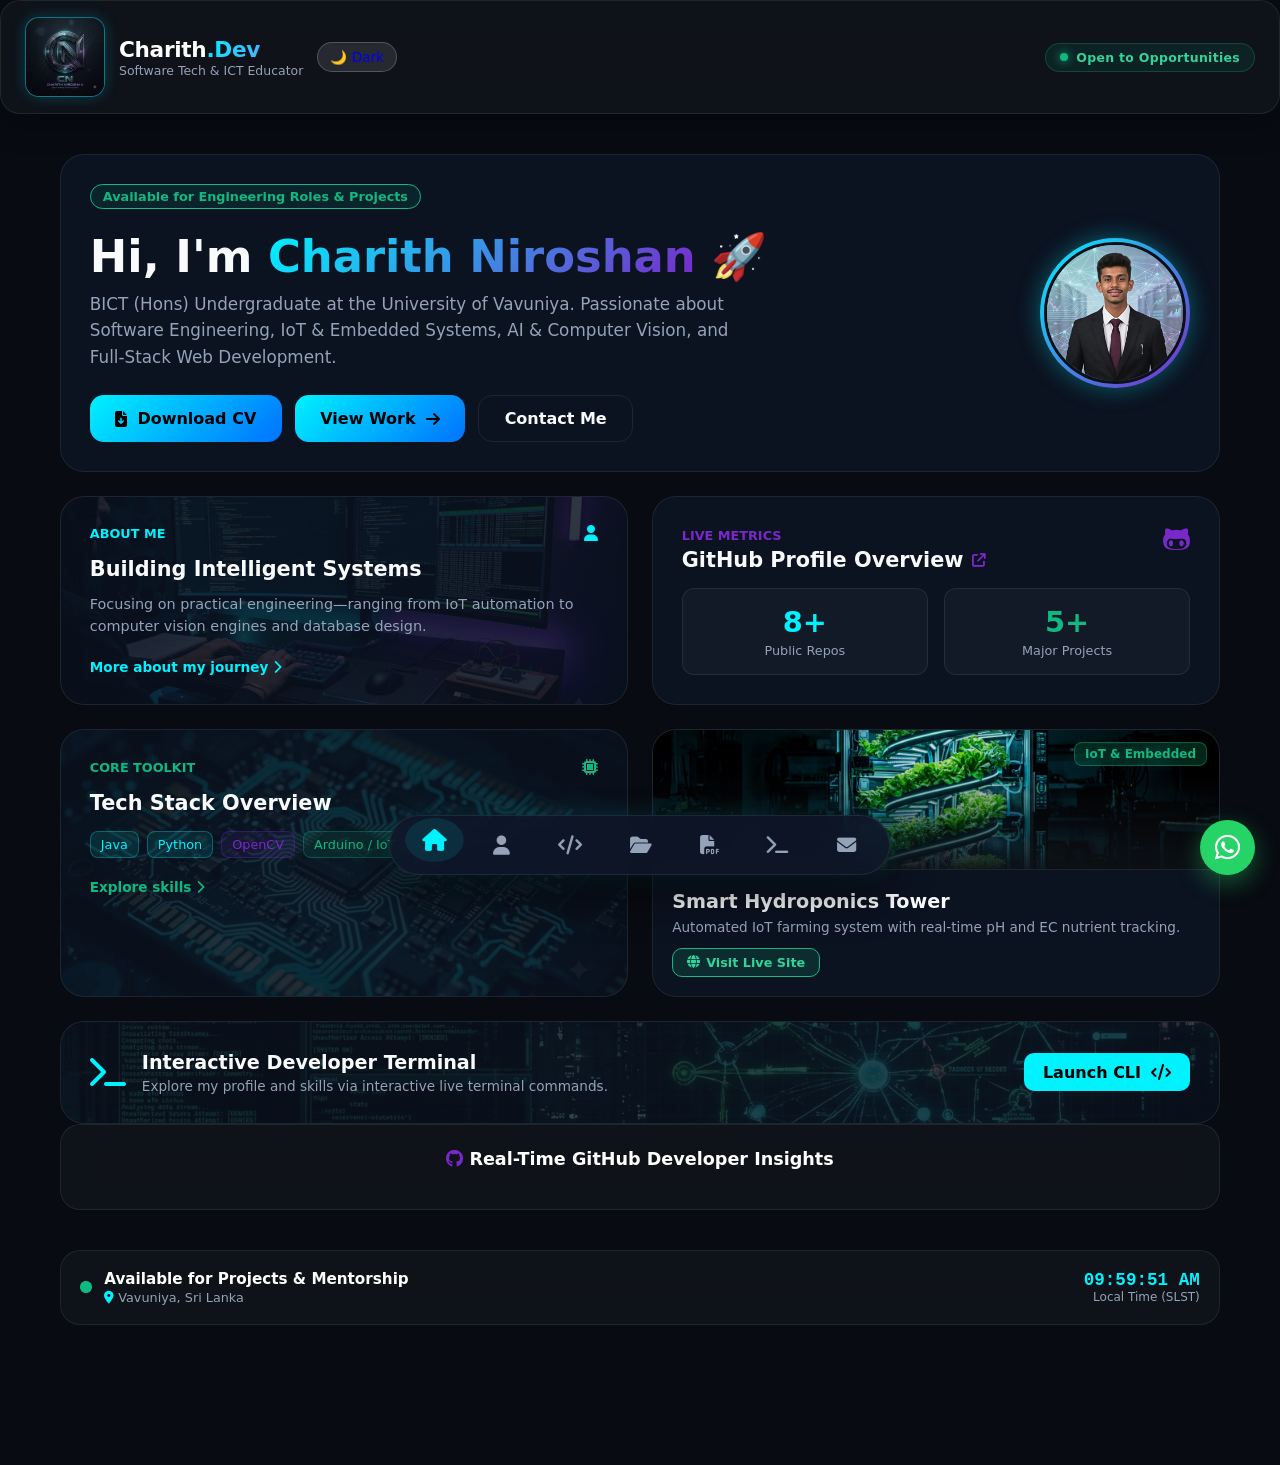
==== commit d5bd6ee7: "remowe comment" ====
--- a/index.html
+++ b/index.html
@@ -23,7 +23,7 @@
             </div>
         </div>
         
-        <!-- Name & Title -->
+    
        <!-- Name & Title with Standard Background Clip -->
 <div>
     <h1 style="font-size: 1.35rem; font-weight: 800; margin: 0; color: #fff; letter-spacing: -0.3px;">
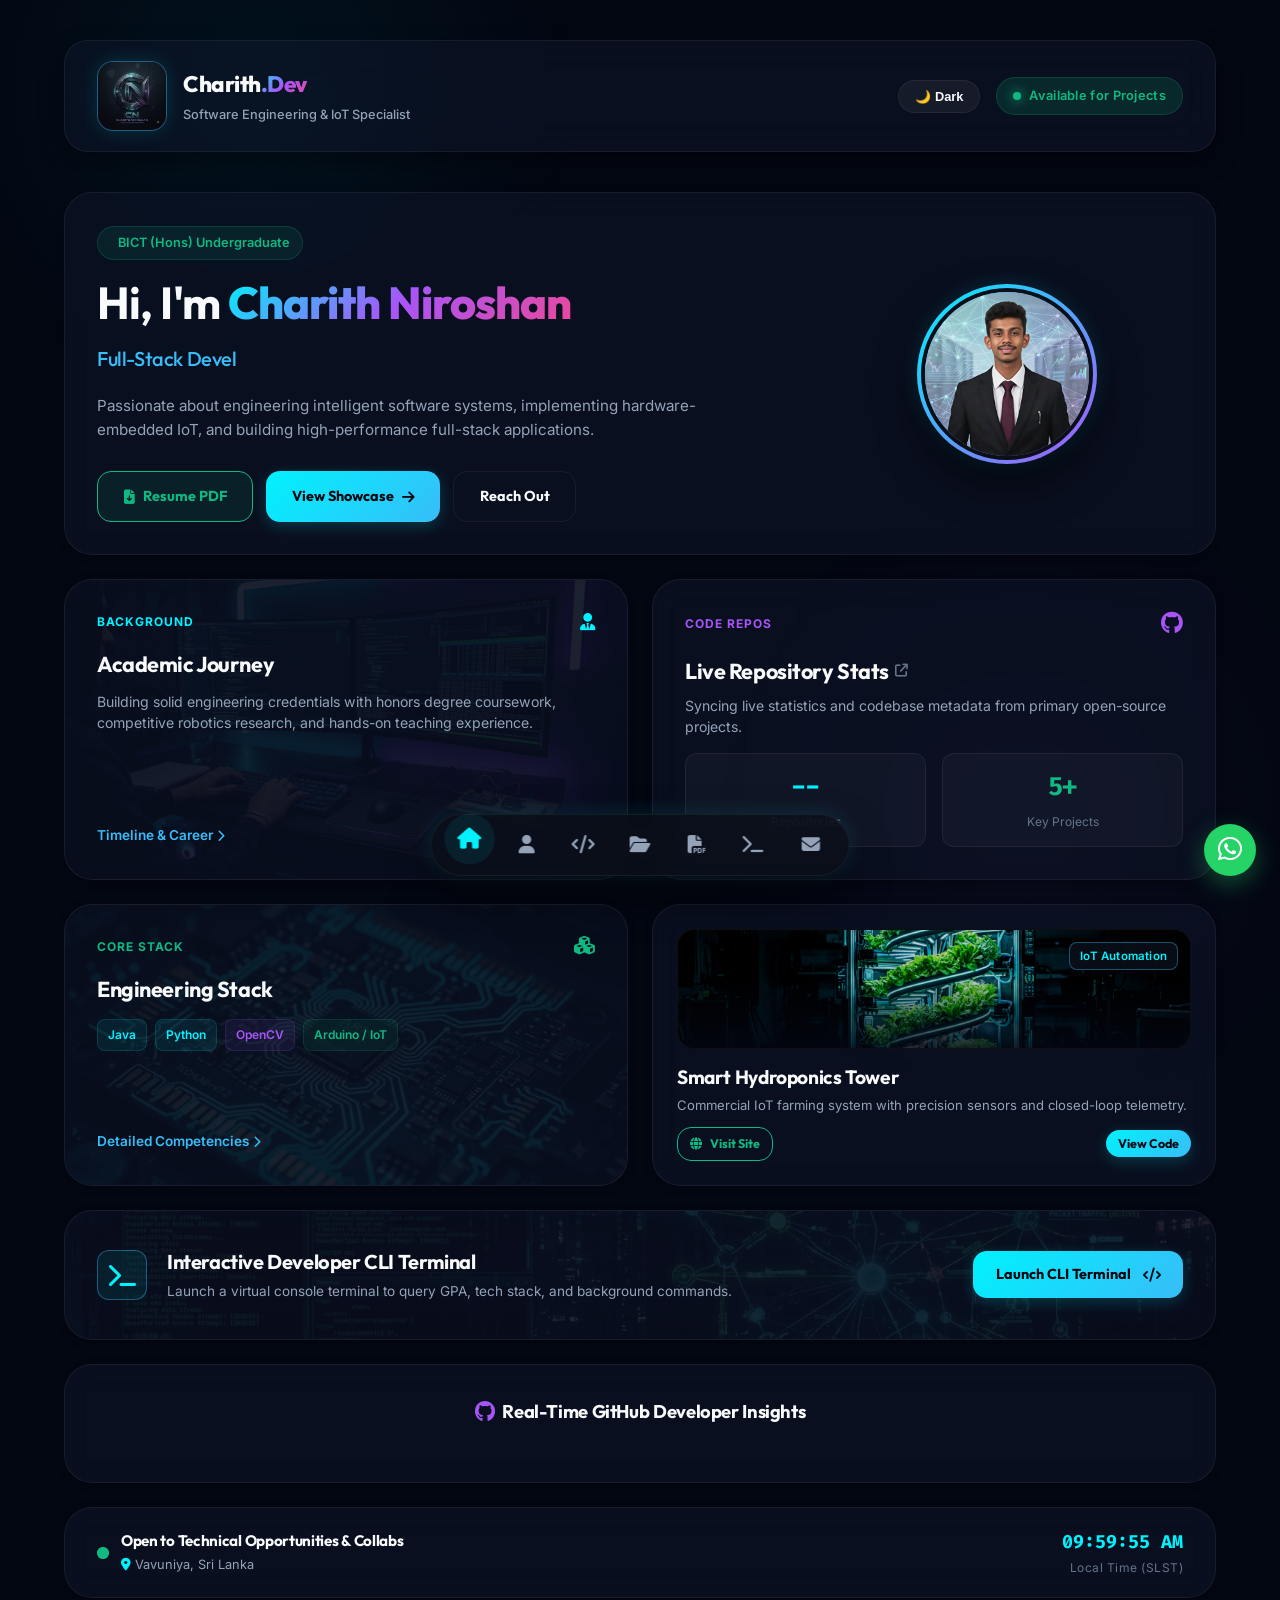
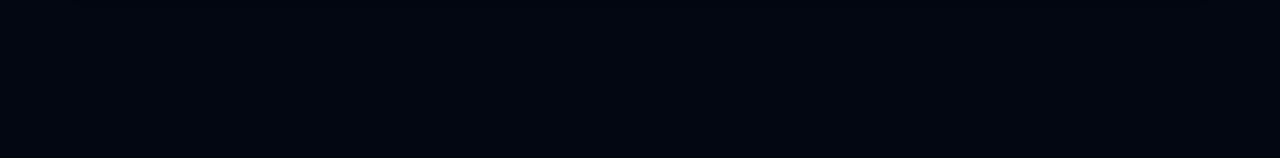
==== commit ae383d4f: "update" ====
--- a/index.html
+++ b/index.html
@@ -1,256 +1,256 @@
 <!DOCTYPE html>
-<html lang="en">
+<html lang="en" data-theme="dark">
 <head>
     <meta charset="UTF-8">
     <meta name="viewport" content="width=device-width, initial-scale=1.0">
-    <title>Charith Niroshan | Portfolio</title>
+    <title>Charith Niroshan | Dev Portfolio</title>
     <link rel="stylesheet" href="style.css">
     <link rel="stylesheet" href="https://cdnjs.cloudflare.com/ajax/libs/font-awesome/6.4.0/css/all.min.css">
 </head>
 <body>
 
-    <!-- Top Glassmorphic Branding Header -->
-<header style="background: rgba(20, 24, 33, 0.6); backdrop-filter: blur(16px); -webkit-backdrop-filter: blur(16px); border: 1px solid rgba(255, 255, 255, 0.08); border-radius: 20px; padding: 1rem 1.5rem; margin-bottom: 2.5rem; display: flex; justify-content: space-between; align-items: center; flex-wrap: wrap; gap: 1rem; box-shadow: 0 10px 30px rgba(0,0,0,0.3);">
-    
-    <!-- Brand Logo + Name -->
-    <a href="index.html" style="display: flex; align-items: center; gap: 14px; text-decoration: none;">
-        <!-- Logo Image Container with Neon Glow -->
-        <div style="width: 80px; height: 80px; border-radius: 14px; background: linear-gradient(135deg, rgba(0, 242, 254, 0.15), rgba(121, 40, 202, 0.15)); border: 1px solid rgba(0, 242, 254, 0.4); display: flex; align-items: center; justify-content: center; overflow: hidden; box-shadow: 0 0 15px rgba(0, 242, 254, 0.2);">
-            <img src="images/logo.png" alt="Logo" style="width: 100%; height: 100%; object-fit: cover;" onerror="this.style.display='none'; this.nextElementSibling.style.display='flex';">
-            <!-- Fallback Cyber Icon if logo.png is missing -->
-            <div style="display: none; width: 100%; height: 100%; align-items: center; justify-content: center;">
-                <i class="fa-solid fa-code" style="font-size: 1.3rem; color: var(--accent-cyan, #00f2fe);"></i>
-            </div>
-        </div>
-        
-    
-       <!-- Name & Title with Standard Background Clip -->
-<div>
-    <h1 style="font-size: 1.35rem; font-weight: 800; margin: 0; color: #fff; letter-spacing: -0.3px;">
-        Charith<span style="background: linear-gradient(135deg, #00f2fe 0%, #4facfe 100%); -webkit-background-clip: text; background-clip: text; -webkit-text-fill-color: transparent;">.Dev</span>
-    </h1>
-    <span style="color: var(--text-secondary, #94a3b8); font-size: 0.78rem; font-weight: 500; display: block; margin-top: 1px;">
-        Software Tech & ICT Educator
-    </span>
-
-    
-</div>
-<button id="theme-toggle" class="theme-toggle-btn">🌙 Dark</button>
-    </a>
-    
-    <!-- Dynamic Status Badge -->
-    <div style="display: flex; align-items: center; gap: 8px; background: rgba(16, 185, 129, 0.1); border: 1px solid rgba(16, 185, 129, 0.25); padding: 6px 14px; border-radius: 20px;">
-        <span style="width: 8px; height: 8px; background: #10b981; border-radius: 50%; display: inline-block; box-shadow: 0 0 10px #10b981;"></span>
-        <span style="color: #34d399; font-size: 0.78rem; font-weight: 600; letter-spacing: 0.3px;">Open to Opportunities</span>
+    <!-- Header Glassmorphic Block -->
+    <div class="container" style="margin-bottom: 0;">
+        <header class="branding-header">
+            <!-- Brand Logo & Title -->
+            <a href="index.html" class="brand-container">
+                <div class="brand-logo-wrapper">
+                    <img src="images/logo.png" alt="Charith Dev Logo" onerror="this.style.display='none'; this.nextElementSibling.style.display='flex';">
+                    <div style="display: none; width: 100%; height: 100%; align-items: center; justify-content: center;">
+                        <i class="fa-solid fa-code" style="font-size: 1.5rem; color: var(--accent-cyan);"></i>
+                    </div>
+                </div>
+                <div>
+                    <h1 class="brand-name">Charith<span class="gradient-text">.Dev</span></h1>
+                    <span class="brand-title">Software Engineering & IoT Specialist</span>
+                </div>
+            </a>
+            
+            <!-- Controls & Badge -->
+            <div style="display: flex; align-items: center; gap: 1rem; flex-wrap: wrap;">
+                <button id="theme-toggle" class="theme-toggle-btn">🌙 Dark</button>
+                <div class="status-badge-header">
+                    <span class="pulse-dot"></span>
+                    <span>Available for Projects</span>
+                </div>
+            </div>
+        </header>
     </div>
-    
-</header>
-
-    <div class="container">
-
-        <!-- Main Bento Grid -->
+
+    <!-- Main Content Container -->
+    <main class="container" style="margin-top: 20px;">
         <div class="bento-grid">
 
-            <!-- 1. Hero Card (Profile Avatar Image Included) [Prompt 1] -->
-            <div class="bento-card span-4 hero-card">
-                <div style="display: flex; justify-content: space-between; align-items: center; flex-wrap: wrap-reverse; gap: 2rem;">
+            <!-- Bento Card 1: Hero Block -->
+            <div class="bento-card span-4 hero-card" style="min-height: 320px; justify-content: center;">
+                <div style="display: flex; justify-content: space-between; align-items: center; flex-wrap: wrap-reverse; gap: 2rem; width: 100%;">
                     
-                    <div style="flex: 1; min-width: 280px;">
-                        <span class="status-badge" style="background: rgba(16, 185, 129, 0.1); border: 1px solid var(--accent-green, #10b981); color: var(--accent-green, #10b981); font-size: 0.8rem; padding: 4px 12px; border-radius: 20px; display: inline-block; margin-bottom: 0.5rem;">
-                            <span class="pulse-dot"></span> Available for Engineering Roles & Projects
-                        </span>
-                        <h1 style="font-size: 2.8rem; margin: 0.8rem 0 0.5rem 0;">
-                            Hi, I'm <span class="gradient-text">Charith Niroshan</span> 🚀
-                        </h1>
-                        <p style="font-size: 1.05rem; color: var(--text-secondary); max-width: 650px; line-height: 1.6; margin-bottom: 1.5rem;">
-                            BICT (Hons) Undergraduate at the University of Vavuniya. Passionate about Software Engineering, IoT & Embedded Systems, AI & Computer Vision, and Full-Stack Web Development.
+                    <div style="flex: 2; min-width: 280px;">
+                        <div class="status-badge" style="margin-bottom: 1rem;">
+                            <span class="pulse-dot"></span> BICT (Hons) Undergraduate
+                        </div>
+                        <h2 style="font-size: 2.8rem; line-height: 1.2; margin-bottom: 0.8rem;">
+                            Hi, I'm <span class="gradient-text">Charith Niroshan</span>
+                        </h2>
+                        <!-- Simulated Typewriter Target -->
+                        <h3 style="font-size: 1.25rem; font-weight: 500; min-height: 30px; margin-bottom: 1.2rem; color: var(--accent-blue);">
+                            <span id="typed-text"></span>
+                        </h3>
+                        <p style="color: var(--text-secondary); font-size: 0.95rem; line-height: 1.6; max-width: 600px; margin-bottom: 1.8rem;">
+                            Passionate about engineering intelligent software systems, implementing hardware-embedded IoT, and building high-performance full-stack applications.
                         </p>
-                        <!-- Hero Card Action Buttons -->
-<div style="display: flex; gap: 0.8rem; flex-wrap: wrap; margin-top: 1rem;">
-    <!-- CV Download / View Button -->
-    <a href="cv.pdf" download="Charith_Niroshan_CV.pdf" target="_blank" class="btn-cyber btn-cv">
-        <i class="fa-solid fa-file-arrow-down"></i> Download CV
-    </a>
-
-    <!-- View Work Button -->
-    <a href="projects.html" class="btn-cyber btn-primary">
-        View Work <i class="fa-solid fa-arrow-right"></i>
-    </a>
-
-    <!-- Contact Button -->
-    <a href="contact.html" class="btn-cyber btn-outline">
-        Contact Me
-    </a>
-</div>
-</div>
-
-                    <!-- Profile Avatar Image -->
-                    <div style="position: relative; text-align: center; margin: 0 auto;">
-                        <div style="width: 150px; height: 150px; border-radius: 50%; padding: 4px; background: linear-gradient(135deg, var(--accent-cyan, #00f2fe), var(--accent-purple, #7928ca)); box-shadow: 0 0 25px rgba(0, 242, 254, 0.35);">
-                            <img src="images/profile.png" alt="Charith Niroshan" style="width: 100%; height: 100%; border-radius: 50%; object-fit: cover; border: 3px solid #0d1117;">
-                        </div>
-                    </div>
-
-                </div>
-            </div>
-
-            <!-- 2. About Card (Workspace Image Background) [Prompt 4] -->
-            <div class="bento-card span-2" style="position: relative; overflow: hidden;">
-                <img src="images/workspace.png" alt="Workspace" style="position: absolute; inset: 0; width: 100%; height: 100%; object-fit: cover; opacity: 0.15; z-index: 0;">
+                        
+                        <div style="display: flex; gap: 0.8rem; flex-wrap: wrap;">
+                            <a href="cv.pdf" download="Charith_Niroshan_CV.pdf" target="_blank" class="btn-cyber btn-cv">
+                                <i class="fa-solid fa-file-arrow-down"></i> Resume PDF
+                            </a>
+                            <a href="projects.html" class="btn-cyber">
+                                View Showcase <i class="fa-solid fa-arrow-right"></i>
+                            </a>
+                            <a href="contact.html" class="btn-cyber btn-outline">
+                                Reach Out
+                            </a>
+                        </div>
+                    </div>
+
+                    <!-- Profile Image -->
+                    <div style="flex: 1; display: flex; justify-content: center; align-items: center;">
+                        <div style="position: relative; width: 180px; height: 180px; border-radius: 50%; padding: 4px; background: linear-gradient(135deg, var(--accent-cyan), var(--accent-purple)); box-shadow: var(--shadow-lg), var(--glow-cyan);">
+                            <img src="images/profile.png" alt="Charith Niroshan" style="width: 100%; height: 100%; border-radius: 50%; object-fit: cover; border: 4px solid var(--bg-surface);">
+                        </div>
+                    </div>
+
+                </div>
+            </div>
+
+            <!-- Bento Card 2: About Me Summary -->
+            <div class="bento-card span-2" style="min-height: 250px; justify-content: space-between;">
+                <div style="position: absolute; inset: 0; pointer-events: none; opacity: 0.08; z-index: 0; overflow: hidden; border-radius: 28px;">
+                    <img src="images/workspace.png" alt="Workspace" style="width: 100%; height: 100%; object-fit: cover;">
+                </div>
                 <div style="position: relative; z-index: 1;">
                     <div style="display: flex; justify-content: space-between; align-items: center; margin-bottom: 1rem;">
-                        <span style="color: var(--accent-cyan, #00f2fe); font-size: 0.8rem; font-weight: bold; text-transform: uppercase;">About Me</span>
-                        <i class="fa-solid fa-user" style="color: var(--accent-cyan, #00f2fe);"></i>
-                    </div>
-                    <h3 style="font-size: 1.3rem; margin-bottom: 0.8rem;">Building Intelligent Systems</h3>
-                    <p style="color: var(--text-secondary); font-size: 0.9rem; line-height: 1.5; margin-bottom: 1.2rem;">
-                        Focusing on practical engineering—ranging from IoT automation to computer vision engines and database design.
+                        <span style="color: var(--accent-cyan); font-size: 0.75rem; font-weight: bold; text-transform: uppercase; letter-spacing: 1px;">Background</span>
+                        <i class="fa-solid fa-user-tie" style="color: var(--accent-cyan); font-size: 1.1rem;"></i>
+                    </div>
+                    <h3 style="font-size: 1.35rem; margin-bottom: 0.6rem;">Academic Journey</h3>
+                    <p style="color: var(--text-secondary); font-size: 0.88rem; line-height: 1.5; margin-bottom: 1.5rem;">
+                        Building solid engineering credentials with honors degree coursework, competitive robotics research, and hands-on teaching experience.
                     </p>
-                    <a href="about.html" style="color: var(--accent-cyan, #00f2fe); font-size: 0.85rem; font-weight: bold; text-decoration: none;">
-                        More about my journey <i class="fa-solid fa-chevron-right"></i>
-                    </a>
-                </div>
-            </div>
-
-            <!-- Live GitHub Analytics Bento Card (Clickable Link) -->
-<a href="https://github.com/chrith123456niroshan-rgb" target="_blank" rel="noopener noreferrer" class="bento-card span-2" style="text-decoration: none; color: inherit; display: block; transition: transform 0.3s ease, border-color 0.3s ease;">
-    <div style="display: flex; justify-content: space-between; align-items: flex-start; margin-bottom: 1rem;">
-        <div>
-            <span style="color: var(--accent-purple, #7928ca); font-size: 0.8rem; font-weight: bold; text-transform: uppercase;">Live Metrics</span>
-            <h3 style="font-size: 1.3rem; margin-top: 4px; display: flex; align-items: center; gap: 8px;">
-                GitHub Profile Overview 
-                <i class="fa-solid fa-arrow-up-right-from-square" style="font-size: 0.85rem; color: var(--accent-purple, #7928ca);"></i>
-            </h3>
-        </div>
-        <i class="fa-brands fa-github-alt" style="font-size: 1.8rem; color: var(--accent-purple, #7928ca);"></i>
-    </div>
-
-    <!-- Dynamic Stats -->
-    <div style="display: grid; grid-template-columns: 1fr 1fr; gap: 1rem; margin-top: 1rem;">
-        <div style="background: rgba(255,255,255,0.03); border: 1px solid var(--card-border); padding: 1rem; border-radius: 12px; text-align: center;">
-            <h2 id="github-repos" style="font-size: 1.8rem; color: var(--accent-cyan, #00f2fe); margin: 0;">--</h2>
-            <p style="color: var(--text-secondary); font-size: 0.8rem; margin: 4px 0 0 0;">Public Repos</p>
-        </div>
-        <div style="background: rgba(255,255,255,0.03); border: 1px solid var(--card-border); padding: 1rem; border-radius: 12px; text-align: center;">
-            <h2 style="font-size: 1.8rem; color: var(--accent-green, #10b981); margin: 0;">5+</h2>
-            <p style="color: var(--text-secondary); font-size: 0.8rem; margin: 4px 0 0 0;">Major Projects</p>
-        </div>
-    </div>
-</a>
-            <!-- 4. Core Tech Stack (Circuit Board Image Background) [Prompt 6] -->
-            <div class="bento-card span-2" style="position: relative; overflow: hidden;">
-                <img src="images/circuit-board.png" alt="Hardware" style="position: absolute; inset: 0; width: 100%; height: 100%; object-fit: cover; opacity: 0.12; z-index: 0;">
+                </div>
+                <a href="about.html" style="font-size: 0.85rem; font-weight: 600; display: inline-flex; align-items: center; gap: 4px; z-index: 1;">
+                    Timeline & Career <i class="fa-solid fa-chevron-right" style="font-size: 0.75rem;"></i>
+                </a>
+            </div>
+
+            <!-- Bento Card 3: Live GitHub Analytics Summary -->
+            <a href="https://github.com/chrith123456niroshan-rgb" target="_blank" rel="noopener noreferrer" class="bento-card span-2" style="min-height: 250px; text-decoration: none; justify-content: space-between;">
+                <div>
+                    <div style="display: flex; justify-content: space-between; align-items: center; margin-bottom: 1.2rem;">
+                        <span style="color: var(--accent-purple); font-size: 0.75rem; font-weight: bold; text-transform: uppercase; letter-spacing: 1px;">Code Repos</span>
+                        <i class="fa-brands fa-github" style="color: var(--accent-purple); font-size: 1.4rem;"></i>
+                    </div>
+                    <h3 style="font-size: 1.35rem; margin-bottom: 0.4rem; display: flex; align-items: center; gap: 6px;">
+                        Live Repository Stats
+                        <i class="fa-solid fa-arrow-up-right-from-square" style="font-size: 0.8rem; color: var(--text-muted);"></i>
+                    </h3>
+                    <p style="color: var(--text-secondary); font-size: 0.88rem; line-height: 1.5;">
+                        Syncing live statistics and codebase metadata from primary open-source projects.
+                    </p>
+                </div>
+                
+                <div style="display: grid; grid-template-columns: 1fr 1fr; gap: 1rem; margin-top: 1rem;">
+                    <div style="background: rgba(255,255,255,0.03); border: 1px solid var(--card-border); padding: 0.8rem; border-radius: 12px; text-align: center;">
+                        <h4 id="github-repos" style="font-size: 1.6rem; color: var(--accent-cyan); margin: 0; font-family: var(--font-mono);">--</h4>
+                        <span style="color: var(--text-muted); font-size: 0.75rem;">Repositories</span>
+                    </div>
+                    <div style="background: rgba(255,255,255,0.03); border: 1px solid var(--card-border); padding: 0.8rem; border-radius: 12px; text-align: center;">
+                        <h4 style="font-size: 1.6rem; color: var(--accent-green); margin: 0; font-family: var(--font-mono);">5+</h4>
+                        <span style="color: var(--text-muted); font-size: 0.75rem;">Key Projects</span>
+                    </div>
+                </div>
+            </a>
+
+            <!-- Bento Card 4: Tech Stack Overview -->
+            <div class="bento-card span-2" style="min-height: 260px; justify-content: space-between;">
+                <div style="position: absolute; inset: 0; pointer-events: none; opacity: 0.08; z-index: 0; overflow: hidden; border-radius: 28px;">
+                    <img src="images/circuit-board.png" alt="Circuitry" style="width: 100%; height: 100%; object-fit: cover;">
+                </div>
                 <div style="position: relative; z-index: 1;">
                     <div style="display: flex; justify-content: space-between; align-items: center; margin-bottom: 1rem;">
-                        <span style="color: var(--accent-green, #10b981); font-size: 0.8rem; font-weight: bold; text-transform: uppercase;">Core Toolkit</span>
-                        <i class="fa-solid fa-microchip" style="color: var(--accent-green, #10b981);"></i>
-                    </div>
-                    <h3 style="font-size: 1.3rem; margin-bottom: 1rem;">Tech Stack Overview</h3>
+                        <span style="color: var(--accent-green); font-size: 0.75rem; font-weight: bold; text-transform: uppercase; letter-spacing: 1px;">Core stack</span>
+                        <i class="fa-solid fa-cubes" style="color: var(--accent-green); font-size: 1.15rem;"></i>
+                    </div>
+                    <h3 style="font-size: 1.35rem; margin-bottom: 0.8rem;">Engineering Stack</h3>
                     <div style="display: flex; gap: 0.5rem; flex-wrap: wrap;">
-                        <span style="background: rgba(0, 242, 254, 0.1); border: 1px solid rgba(0, 242, 254, 0.3); color: var(--accent-cyan, #00f2fe); padding: 5px 10px; border-radius: 8px; font-size: 0.8rem;">Java</span>
-                        <span style="background: rgba(0, 242, 254, 0.1); border: 1px solid rgba(0, 242, 254, 0.3); color: var(--accent-cyan, #00f2fe); padding: 5px 10px; border-radius: 8px; font-size: 0.8rem;">Python</span>
-                        <span style="background: rgba(121, 40, 202, 0.1); border: 1px solid rgba(121, 40, 202, 0.3); color: var(--accent-purple, #7928ca); padding: 5px 10px; border-radius: 8px; font-size: 0.8rem;">OpenCV</span>
-                        <span style="background: rgba(16, 185, 129, 0.1); border: 1px solid rgba(16, 185, 129, 0.3); color: var(--accent-green, #10b981); padding: 5px 10px; border-radius: 8px; font-size: 0.8rem;">Arduino / IoT</span>
-                    </div>
-                    <div style="margin-top: 1.2rem;">
-                        <a href="skills.html" style="color: var(--accent-green, #10b981); font-size: 0.85rem; font-weight: bold; text-decoration: none;">
-                            Explore skills <i class="fa-solid fa-chevron-right"></i>
-                        </a>
-                    </div>
-                </div>
-            </div>
-
-            <!-- 5. Featured Project Card (Smart Hydroponics Image) [Prompt 2] -->
-            <div class="bento-card span-2" style="padding: 0; overflow: hidden;">
-                <div class="project-img-container" style="height: 140px; position: relative;">
+                        <span style="background: rgba(0, 242, 254, 0.08); border: 1px solid rgba(0, 242, 254, 0.15); color: var(--accent-cyan); padding: 5px 10px; border-radius: 8px; font-size: 0.75rem; font-weight: 600;">Java</span>
+                        <span style="background: rgba(0, 242, 254, 0.08); border: 1px solid rgba(0, 242, 254, 0.15); color: var(--accent-cyan); padding: 5px 10px; border-radius: 8px; font-size: 0.75rem; font-weight: 600;">Python</span>
+                        <span style="background: rgba(168, 85, 247, 0.08); border: 1px solid rgba(168, 85, 247, 0.15); color: var(--accent-purple); padding: 5px 10px; border-radius: 8px; font-size: 0.75rem; font-weight: 600;">OpenCV</span>
+                        <span style="background: rgba(16, 185, 129, 0.08); border: 1px solid rgba(16, 185, 129, 0.15); color: var(--accent-green); padding: 5px 10px; border-radius: 8px; font-size: 0.75rem; font-weight: 600;">Arduino / IoT</span>
+                    </div>
+                </div>
+                <a href="skills.html" style="font-size: 0.85rem; font-weight: 600; display: inline-flex; align-items: center; gap: 4px; z-index: 1;">
+                    Detailed Competencies <i class="fa-solid fa-chevron-right" style="font-size: 0.75rem;"></i>
+                </a>
+            </div>
+
+            <!-- Bento Card 5: Spotlight Project -->
+            <div class="bento-card span-2" style="min-height: 260px; justify-content: space-between; padding: 1.5rem;">
+                <div class="project-img-container" style="height: 120px; margin-bottom: 0.8rem;">
                     <img src="images/smart-hydroponics.png" alt="Smart Hydroponics" class="project-img">
-                    <span class="tech-tag-floating">IoT & Embedded</span>
-                </div>
-                <div style="padding: 1.2rem;">
-                    <h3 style="font-size: 1.2rem; margin-bottom: 0.4rem;">Smart Hydroponics Tower</h3>
-                    <p style="color: var(--text-secondary); font-size: 0.85rem; margin-bottom: 0.8rem;">
-                        Automated IoT farming system with real-time pH and EC nutrient tracking.
+                    <span class="tech-tag-floating">IoT Automation</span>
+                </div>
+                <div>
+                    <h3 style="font-size: 1.2rem; margin-bottom: 0.2rem;">Smart Hydroponics Tower</h3>
+                    <p style="color: var(--text-secondary); font-size: 0.82rem; line-height: 1.4; margin-bottom: 0.8rem;">
+                        Commercial IoT farming system with precision sensors and closed-loop telemetry.
                     </p>
-                
-                    <!-- Live Website Link Button -->
-                    <a href="https://growtower.lk/" target="_blank" style="background: rgba(16, 185, 129, 0.15); border: 1px solid #10b981; color: #34d399; font-weight: 600; font-size: 0.8rem; padding: 6px 14px; border-radius: 10px; text-decoration: none; display: inline-flex; align-items: center; gap: 6px; transition: all 0.3s ease;">
-                    <i class="fa-solid fa-globe"></i> Visit Live Site
+                </div>
+                <div style="display: flex; justify-content: space-between; align-items: center;">
+                    <a href="https://growtower.lk/" target="_blank" class="btn-cyber btn-outline" style="padding: 6px 12px; font-size: 0.78rem; border-color: var(--accent-green); color: var(--accent-green);">
+                        <i class="fa-solid fa-globe"></i> Visit Site
                     </a>
-                </div>
-            </div>
-
-            <!-- 6. Developer Terminal Banner (Terminal Banner Image Background) [Prompt 7] -->
-            <div class="bento-card span-4" style="position: relative; overflow: hidden; border: 1px solid var(--card-border);">
-                <img src="images/terminal-bg.png" alt="Terminal" style="position: absolute; inset: 0; width: 100%; height: 100%; object-fit: cover; opacity: 0.2; z-index: 0;">
-                <div style="position: relative; z-index: 1; display: flex; justify-content: space-between; align-items: center; flex-wrap: wrap; gap: 1rem;">
-                    <div style="display: flex; align-items: center; gap: 1rem;">
-                        <i class="fa-solid fa-terminal" style="font-size: 2rem; color: var(--accent-cyan, #00f2fe);"></i>
+                    <button data-project="hydroponics" class="btn-cyber" style="padding: 6px 12px; font-size: 0.78rem;">
+                        View Code
+                    </button>
+                </div>
+            </div>
+
+            <!-- Bento Card 6: Interactive Terminal Banner -->
+            <div class="bento-card span-4" style="min-height: 130px; justify-content: center;">
+                <div style="position: absolute; inset: 0; pointer-events: none; opacity: 0.1; z-index: 0; overflow: hidden; border-radius: 28px;">
+                    <img src="images/terminal-bg.png" alt="Shell Interface" style="width: 100%; height: 100%; object-fit: cover;">
+                </div>
+                <div style="position: relative; z-index: 1; display: flex; justify-content: space-between; align-items: center; flex-wrap: wrap; gap: 1.5rem; width: 100%;">
+                    <div style="display: flex; align-items: center; gap: 1.25rem;">
+                        <div style="width: 50px; height: 50px; border-radius: 12px; background: rgba(0, 242, 254, 0.08); border: 1px solid var(--card-border-hover); display: flex; align-items: center; justify-content: center;">
+                            <i class="fa-solid fa-terminal" style="font-size: 1.5rem; color: var(--accent-cyan);"></i>
+                        </div>
                         <div>
-                            <h3 style="font-size: 1.2rem; margin: 0;">Interactive Developer Terminal</h3>
-                            <p style="color: var(--text-secondary); font-size: 0.85rem; margin: 4px 0 0 0;">Explore my profile and skills via interactive live terminal commands.</p>
-                        </div>
-                    </div>
-                    <a href="terminal.html" class="btn-cyber" style="background: var(--accent-cyan, #00f2fe); color: #000; padding: 0.6rem 1.2rem; border-radius: 10px; font-weight: bold; text-decoration: none;">
-                        Launch CLI <i class="fa-solid fa-code"></i>
+                            <h3 style="font-size: 1.25rem; margin: 0; color: var(--text-primary);">Interactive Developer CLI Terminal</h3>
+                            <p style="color: var(--text-secondary); font-size: 0.85rem; margin-top: 3px;">Launch a virtual console terminal to query GPA, tech stack, and background commands.</p>
+                        </div>
+                    </div>
+                    <a href="terminal.html" class="btn-cyber" style="padding: 0.75rem 1.4rem;">
+                        Launch CLI Terminal <i class="fa-solid fa-code" style="margin-left: 4px;"></i>
                     </a>
                 </div>
             </div>
 
+            <!-- Bento Card 7: Live Github Readme Stats -->
+            <div class="bento-card span-4" style="text-align: center; justify-content: center; gap: 1rem;">
+                <h4 style="font-size: 1.15rem; margin-bottom: 0.5rem; display: flex; align-items: center; justify-content: center; gap: 8px;">
+                    <i class="fa-brands fa-github" style="color: var(--accent-purple); font-size: 1.3rem;"></i> 
+                    Real-Time GitHub Developer Insights
+                </h4>
+                <!-- Replaced YOUR_GITHUB_USERNAME with chrith123456niroshan-rgb -->
+                <div style="display: flex; justify-content: center; gap: 1.25rem; flex-wrap: wrap; width: 100%;">
+                    <img src="https://github-readme-stats.vercel.app/api?username=chrith123456niroshan-rgb&show_icons=true&theme=dark&bg_color=0b0f19&title_color=00f2fe&text_color=94a3b8&border_color=ffffff15" alt="GitHub Profile Stats" style="max-width: 100%; height: 165px; border-radius: 16px;" onerror="this.style.display='none'">
+                    <img src="https://github-readme-stats.vercel.app/api/top-langs/?username=chrith123456niroshan-rgb&layout=compact&theme=dark&bg_color=0b0f19&title_color=a855f7&text_color=94a3b8&border_color=ffffff15" alt="GitHub Top Languages" style="max-width: 100%; height: 165px; border-radius: 16px;" onerror="this.style.display='none'">
+                </div>
+            </div>
+
+            <!-- Bento Card 8: Local Time & Availability Status Bar -->
+            <div class="bento-card span-4" style="padding: 1.25rem 2rem;">
+                <div style="display: flex; justify-content: space-between; align-items: center; flex-wrap: wrap; gap: 1rem; width: 100%;">
+                    <div style="display: flex; align-items: center; gap: 12px;">
+                        <span style="position: relative; display: flex; height: 12px; width: 12px;">
+                            <span style="position: absolute; height: 100%; width: 100%; border-radius: 50%; background: var(--accent-green); opacity: 0.75; animation: pulseGlow 1.5s infinite;"></span>
+                            <span style="position: relative; border-radius: 50%; height: 12px; width: 12px; background: var(--accent-green);"></span>
+                        </span>
+                        <div>
+                            <h4 style="font-size: 0.95rem; margin: 0;">Open to Technical Opportunities & Collabs</h4>
+                            <p style="color: var(--text-secondary); margin-top: 2px; font-size: 0.8rem;"><i class="fa-solid fa-location-dot" style="color: var(--accent-cyan); margin-right: 4px;"></i>Vavuniya, Sri Lanka</p>
+                        </div>
+                    </div>
+                    <div style="text-align: right;">
+                        <span id="sl-clock" style="color: var(--accent-cyan); font-family: var(--font-mono); font-size: 1.15rem; font-weight: 700;">00:00:00 AM</span>
+                        <p style="color: var(--text-muted); margin: 0; font-size: 0.75rem; letter-spacing: 0.5px;">Local Time (SLST)</p>
+                    </div>
+                </div>
+            </div>
+
         </div>
-
-        <!-- Live GitHub Stats Banner -->
-<div class="bento-card span-4" style="background: rgba(20, 24, 33, 0.6); backdrop-filter: blur(16px); border: 1px solid rgba(255, 255, 255, 0.08); border-radius: 20px; padding: 1.5rem; text-align: center; margin-bottom: 2.5rem;">
-    <h4 style="color: #fff; font-size: 1.1rem; margin: 0 0 1rem 0;"><i class="fa-brands fa-github" style="color: var(--accent-purple, #7928ca);"></i> Real-Time GitHub Developer Insights</h4>
-    <div style="display: flex; justify-content: center; gap: 1rem; flex-wrap: wrap;">
-        <!-- Replace 'YOUR_GITHUB_USERNAME' with your actual username -->
-        <img src="https://github-readme-stats.vercel.app/api?username=YOUR_GITHUB_USERNAME&show_icons=true&theme=dark&bg_color=141821&title_color=00f2fe&text_color=94a3b8&border_color=ffffff15" alt="GitHub Stats" style="max-width: 100%; height: auto; border-radius: 12px;" onerror="this.style.display='none'">
-        <img src="https://github-readme-stats.vercel.app/api/top-langs/?username=YOUR_GITHUB_USERNAME&layout=compact&theme=dark&bg_color=141821&title_color=7928ca&text_color=94a3b8&border_color=ffffff15" alt="Top Languages" style="max-width: 100%; height: auto; border-radius: 12px;" onerror="this.style.display='none'">
-    </div>
-</div>
-
-<div style="background: rgba(20, 24, 33, 0.6); backdrop-filter: blur(16px); border: 1px solid rgba(255, 255, 255, 0.08); border-radius: 20px; padding: 1.2rem; display: flex; justify-content: space-between; align-items: center; flex-wrap: wrap; gap: 1rem;">
-    <div style="display: flex; align-items: center; gap: 12px;">
-        <span style="position: relative; display: flex; height: 12px; width: 12px;">
-            <span style="animate: ping 1.5s cubic-bezier(0, 0, 0.2, 1) infinite; position: absolute; height: 100%; width: 100%; border-radius: 50%; background: #10b981; opacity: 0.75;"></span>
-            <span style="position: relative; border-radius: 50%; height: 12px; width: 12px; background: #10b981;"></span>
-        </span>
-        <div>
-            <h5 style="color: #fff; margin: 0; font-size: 0.95rem;">Available for Projects & Mentorship</h5>
-            <p style="color: var(--text-secondary, #94a3b8); margin: 2px 0 0 0; font-size: 0.8rem;"><i class="fa-solid fa-location-dot" style="color: #00f2fe;"></i> Vavuniya, Sri Lanka</p>
-        </div>
-    </div>
-    <div style="text-align: right;">
-        <span id="sl-clock" style="color: #00f2fe; font-family: monospace; font-size: 1.1rem; font-weight: 700;">00:00:00 AM</span>
-        <p style="color: var(--text-secondary, #94a3b8); margin: 0; font-size: 0.75rem;">Local Time (SLST)</p>
-    </div>
-</div>
-
-<script>
-    setInterval(() => {
-        const options = { timeZone: 'Asia/Colombo', hour: '2-digit', minute: '2-digit', second: '2-digit', hour12: true };
-        document.getElementById('sl-clock').innerText = new Date().toLocaleTimeString('en-US', options);
-    }, 1000);
-</script>
-    </div>
-    <!-- Floating WhatsApp Chat Widget -->
-<a href="https://wa.me/94788648969?text=Hi%20Charith,%20I%20visited%20your%20portfolio!" target="_blank" title="Chat on WhatsApp" 
-   style="position: fixed; bottom: 25px; right: 25px; width: 55px; height: 55px; border-radius: 50%; background: #25d366; color: #fff; display: flex; align-items: center; justify-content: justify; justify-content: center; font-size: 1.8rem; box-shadow: 0 8px 25px rgba(37, 211, 102, 0.4); text-decoration: none; z-index: 999; transition: transform 0.3s ease;">
-    <i class="fa-brands fa-whatsapp"></i>
-</a>
-    <!-- Floating Dock Nav -->
- <nav class="dock-nav">
-        <a href="index.html" class="dock-item active" title="Home"><i class="fa-solid fa-house"></i></a>
+    </main>
+
+    <!-- Floating WhatsApp Widget -->
+    <a href="https://wa.me/94788648969?text=Hi%20Charith,%20I%20visited%20your%20portfolio!" target="_blank" title="Chat on WhatsApp" 
+       style="position: fixed; bottom: 24px; right: 24px; width: 52px; height: 52px; border-radius: 50%; background: #25d366; color: #fff; display: flex; align-items: center; justify-content: center; font-size: 1.7rem; box-shadow: 0 8px 25px rgba(37, 211, 102, 0.35); z-index: 999; transition: transform 0.3s ease;"
+       onmouseover="this.style.transform='scale(1.1)'" onmouseout="this.style.transform='scale(1)'">
+        <i class="fa-brands fa-whatsapp"></i>
+    </a>
+
+    <!-- Floating Dock Nav (Responsive UI) -->
+    <nav class="dock-nav">
+        <a href="index.html" class="dock-item active" title="Home Dashboard"><i class="fa-solid fa-house"></i></a>
         <a href="about.html" class="dock-item" title="About & Career"><i class="fa-solid fa-user"></i></a>
-        <a href="skills.html" class="dock-item" title="Skills"><i class="fa-solid fa-code"></i></a>
-        <a href="projects.html" class="dock-item" title="Projects"><i class="fa-solid fa-folder-open"></i></a>
-        <!-- CV Quick View Link -->
-        <a href="cv.pdf" target="_blank" class="dock-item" title="View CV"><i class="fa-solid fa-file-pdf"></i></a>
+        <a href="skills.html" class="dock-item" title="Skills & Toolkit"><i class="fa-solid fa-code"></i></a>
+        <a href="projects.html" class="dock-item" title="Projects Showcase"><i class="fa-solid fa-folder-open"></i></a>
+        <a href="cv.pdf" target="_blank" class="dock-item" title="Curriculum Vitae"><i class="fa-solid fa-file-pdf"></i></a>
         <a href="terminal.html" class="dock-item" title="CLI Terminal"><i class="fa-solid fa-terminal"></i></a>
-        <a href="contact.html" class="dock-item" title="Contact"><i class="fa-solid fa-envelope"></i></a>
+        <a href="contact.html" class="dock-item" title="Get In Touch"><i class="fa-solid fa-envelope"></i></a>
     </nav>
 
     <script src="script.js"></script>
-
-    
 </body>
 </html>
--- a/style.css
+++ b/style.css
@@ -1,402 +1,988 @@
+/* ==========================================================================
+   Charith.Dev Core Design System & Styling
+   ========================================================================== */
+
+@import url('https://fonts.googleapis.com/css2?family=Fira+Code:wght@400;600&family=Inter:wght@300;400;500;600&family=Outfit:wght@400;500;600;700;800;900&display=swap');
+
 :root {
-    --bg-dark: #080b11;
-    --card-bg: rgba(15, 23, 42, 0.65);
-    --card-border: rgba(255, 255, 255, 0.08);
+    /* Dark Theme Variables (Default) */
+    --bg-base: #030712;
+    --bg-surface: #0b0f19;
+    --bg-surface-hover: #111827;
+    --card-bg: rgba(15, 23, 42, 0.55);
+    --card-border: rgba(255, 255, 255, 0.06);
+    --card-border-hover: rgba(56, 189, 248, 0.4);
+    
+    /* Premium Accents */
     --accent-cyan: #00f2fe;
-    --accent-purple: #7928ca;
+    --accent-blue: #38bdf8;
+    --accent-purple: #a855f7;
+    --accent-magenta: #ec4899;
     --accent-green: #10b981;
+    --accent-green-glow: rgba(16, 185, 129, 0.15);
+    
+    /* Text Colors */
     --text-primary: #f8fafc;
     --text-secondary: #94a3b8;
-    --glow-shadow: 0 0 25px rgba(0, 242, 254, 0.15);
-
-    
-}
-
-/* Optimized Project Image Container */
+    --text-muted: #64748b;
+    
+    /* Shadows & Glows */
+    --shadow-sm: 0 2px 8px rgba(0, 0, 0, 0.3);
+    --shadow-md: 0 10px 25px rgba(0, 0, 0, 0.4);
+    --shadow-lg: 0 20px 40px rgba(0, 0, 0, 0.5);
+    --glow-cyan: 0 0 20px rgba(0, 242, 254, 0.15);
+    --glow-purple: 0 0 20px rgba(168, 85, 247, 0.15);
+    --glow-green: 0 0 20px rgba(16, 185, 129, 0.15);
+    
+    /* Fonts */
+    --font-heading: 'Outfit', sans-serif;
+    --font-body: 'Inter', sans-serif;
+    --font-mono: 'Fira Code', monospace;
+    
+    --transition-smooth: all 0.3s cubic-bezier(0.4, 0, 0.2, 1);
+    --transition-bounce: all 0.5s cubic-bezier(0.175, 0.885, 0.32, 1.275);
+}
+
+/* Light Theme Variables */
+html[data-theme="light"] {
+    --bg-base: #f8fafc;
+    --bg-surface: #ffffff;
+    --bg-surface-hover: #f1f5f9;
+    --card-bg: rgba(255, 255, 255, 0.7);
+    --card-border: rgba(15, 23, 42, 0.08);
+    --card-border-hover: rgba(56, 189, 248, 0.5);
+    
+    --text-primary: #0f172a;
+    --text-secondary: #475569;
+    --text-muted: #94a3b8;
+    
+    --shadow-sm: 0 2px 8px rgba(15, 23, 42, 0.05);
+    --shadow-md: 0 10px 25px rgba(15, 23, 42, 0.08);
+    --shadow-lg: 0 20px 40px rgba(15, 23, 42, 0.12);
+    --glow-cyan: 0 0 20px rgba(0, 242, 254, 0.08);
+    --glow-purple: 0 0 20px rgba(168, 85, 247, 0.08);
+    --glow-green: 0 0 20px rgba(16, 185, 129, 0.08);
+    
+    background-color: var(--bg-base);
+}
+
+/* ==========================================================================
+   Base Styles
+   ========================================================================== */
+
+* {
+    margin: 0;
+    padding: 0;
+    box-sizing: border-box;
+}
+
+html {
+    scroll-behavior: smooth;
+    font-size: 16px;
+}
+
+body {
+    background-color: var(--bg-base);
+    color: var(--text-primary);
+    font-family: var(--font-body);
+    min-height: 100vh;
+    overflow-x: hidden;
+    padding-bottom: 120px;
+    line-height: 1.6;
+    transition: background-color 0.4s ease, color 0.4s ease;
+}
+
+/* Global Background Animation */
+body::before {
+    content: '';
+    position: fixed;
+    top: -20%;
+    left: -10%;
+    width: 60%;
+    height: 60%;
+    background: radial-gradient(circle, rgba(0, 242, 254, 0.05) 0%, rgba(0, 0, 0, 0) 70%);
+    z-index: -2;
+    pointer-events: none;
+}
+
+body::after {
+    content: '';
+    position: fixed;
+    bottom: -20%;
+    right: -10%;
+    width: 60%;
+    height: 60%;
+    background: radial-gradient(circle, rgba(168, 85, 247, 0.04) 0%, rgba(0, 0, 0, 0) 70%);
+    z-index: -2;
+    pointer-events: none;
+}
+
+/* Scrollbar */
+::-webkit-scrollbar {
+    width: 8px;
+}
+::-webkit-scrollbar-track {
+    background: var(--bg-base);
+}
+::-webkit-scrollbar-thumb {
+    background: var(--text-muted);
+    border-radius: 10px;
+    border: 2px solid var(--bg-base);
+}
+::-webkit-scrollbar-thumb:hover {
+    background: var(--accent-blue);
+}
+
+/* Scroll Progress Bar */
+#scroll-progress {
+    position: fixed;
+    top: 0;
+    left: 0;
+    height: 3px;
+    background: linear-gradient(90deg, var(--accent-cyan), var(--accent-purple));
+    z-index: 9999;
+    width: 0%;
+    transition: width 0.1s ease;
+}
+
+/* Typography */
+h1, h2, h3, h4, h5, h6 {
+    font-family: var(--font-heading);
+    font-weight: 700;
+    letter-spacing: -0.02em;
+    color: var(--text-primary);
+}
+
+a {
+    color: var(--accent-blue);
+    text-decoration: none;
+    transition: var(--transition-smooth);
+}
+a:hover {
+    color: var(--accent-cyan);
+}
+
+/* ==========================================================================
+   Header & Status Section
+   ========================================================================== */
+
+.branding-header {
+    background: var(--card-bg);
+    backdrop-filter: blur(20px);
+    -webkit-backdrop-filter: blur(20px);
+    border: 1px solid var(--card-border);
+    border-radius: 24px;
+    padding: 1.25rem 2rem;
+    margin-bottom: 2.5rem;
+    display: flex;
+    justify-content: space-between;
+    align-items: center;
+    box-shadow: var(--shadow-md);
+    transition: var(--transition-smooth);
+}
+
+.brand-container {
+    display: flex;
+    align-items: center;
+    gap: 16px;
+    text-decoration: none;
+}
+
+.brand-logo-wrapper {
+    width: 70px;
+    height: 70px;
+    border-radius: 16px;
+    background: linear-gradient(135deg, rgba(0, 242, 254, 0.1), rgba(168, 85, 247, 0.1));
+    border: 1px solid var(--card-border-hover);
+    display: flex;
+    align-items: center;
+    justify-content: center;
+    overflow: hidden;
+    box-shadow: var(--glow-cyan);
+    transition: var(--transition-smooth);
+}
+
+.brand-logo-wrapper img {
+    width: 100%;
+    height: 100%;
+    object-fit: cover;
+}
+
+.brand-name {
+    font-size: 1.4rem;
+    font-weight: 800;
+    color: var(--text-primary);
+    margin: 0;
+    letter-spacing: -0.5px;
+}
+
+.brand-title {
+    color: var(--text-secondary);
+    font-size: 0.8rem;
+    font-weight: 500;
+    display: block;
+    margin-top: 2px;
+}
+
+/* Status Badge */
+.status-badge-header {
+    display: flex;
+    align-items: center;
+    gap: 8px;
+    background: var(--accent-green-glow);
+    border: 1px solid rgba(16, 185, 129, 0.2);
+    padding: 8px 16px;
+    border-radius: 30px;
+    transition: var(--transition-smooth);
+}
+
+.status-badge-header .pulse-dot {
+    width: 8px;
+    height: 8px;
+    background: var(--accent-green);
+    border-radius: 50%;
+    box-shadow: 0 0 12px var(--accent-green);
+    animation: pulseGlow 1.8s infinite;
+}
+
+.status-badge-header span {
+    color: var(--accent-green);
+    font-size: 0.8rem;
+    font-weight: 600;
+    letter-spacing: 0.3px;
+}
+
+/* ==========================================================================
+   Bento Grid & Cards
+   ========================================================================== */
+
+.container {
+    max-width: 1200px;
+    margin: 40px auto;
+    padding: 0 24px;
+}
+
+.bento-grid {
+    display: grid;
+    grid-template-columns: repeat(4, 1fr);
+    gap: 1.5rem;
+}
+
+.bento-card {
+    background: var(--card-bg);
+    border: 1px solid var(--card-border);
+    backdrop-filter: blur(16px);
+    -webkit-backdrop-filter: blur(16px);
+    border-radius: 28px;
+    padding: 2rem;
+    position: relative;
+    overflow: hidden;
+    box-shadow: var(--shadow-sm);
+    transition: var(--transition-smooth);
+    display: flex;
+    flex-direction: column;
+}
+
+.bento-card:hover {
+    border-color: var(--card-border-hover);
+    transform: translateY(-6px);
+    box-shadow: var(--shadow-lg), var(--glow-cyan);
+}
+
+/* Grid Spanning */
+.span-1 { grid-column: span 1; }
+.span-2 { grid-column: span 2; }
+.span-3 { grid-column: span 3; }
+.span-4 { grid-column: span 4; }
+.row-2 { grid-row: span 2; }
+
+/* Image Elements inside Bento Cards */
 .project-img-container {
     position: relative;
     width: 100%;
-    height: 200px; /* Balanced ratio for bento cards */
+    height: 180px;
     overflow: hidden;
-    background: #0d1117;
-    border-bottom: 1px solid var(--card-border, rgba(255, 255, 255, 0.08));
-}
-
-/* Perfect Object-Fit & Center Alignment */
+    background: #000;
+    border-radius: 18px;
+    margin-bottom: 1.25rem;
+    border: 1px solid var(--card-border);
+}
+
 .project-img {
     width: 100%;
     height: 100%;
     object-fit: cover;
-    object-position: center; /* Image එකේ center Focus එක තබා ගනී */
-    transition: transform 0.5s cubic-bezier(0.4, 0, 0.2, 1), filter 0.5s ease;
-    filter: brightness(0.85) contrast(1.05);
-}
-
-/* Gradient Overlay - Seamless blending with the Dark Card */
+    object-position: center;
+    transition: transform 0.6s cubic-bezier(0.16, 1, 0.3, 1), filter 0.6s ease;
+    filter: brightness(0.8) contrast(1.1);
+}
+
 .project-img-container::after {
     content: '';
     position: absolute;
     inset: 0;
-    background: linear-gradient(180deg, rgba(13, 17, 23, 0) 30%, rgba(13, 17, 23, 0.9) 100%);
+    background: linear-gradient(180deg, rgba(0, 0, 0, 0) 40%, rgba(3, 7, 18, 0.8) 100%);
     pointer-events: none;
 }
 
-/* Hover Cyber Zoom & Glow Effect */
 .bento-card:hover .project-img {
-    transform: scale(1.06);
-    filter: brightness(1.02);
-}
-
-/* Floating Tech Badge Adjustment */
+    transform: scale(1.08);
+    filter: brightness(1.0) contrast(1.0);
+}
+
 .tech-tag-floating {
     position: absolute;
     top: 12px;
     right: 12px;
-    z-index: 2; /* Keeps badge above the gradient overlay */
-    background: rgba(13, 17, 23, 0.75);
-    border: 1px solid rgba(0, 242, 254, 0.4);
-    color: var(--accent-cyan, #00f2fe);
+    z-index: 5;
+    background: rgba(11, 15, 25, 0.8);
+    border: 1px solid var(--card-border-hover);
+    color: var(--accent-cyan);
     backdrop-filter: blur(8px);
-    font-size: 0.75rem;
-    padding: 4px 12px;
-    border-radius: 20px;
-    font-weight: 600;
-}/* Cyber CV Download Button */
-.btn-cv {
-    background: rgba(16, 185, 129, 0.12);
-    border: 1px solid var(--accent-green, #10b981);
-    color: var(--accent-green, #10b981);
-    padding: 0.8rem 1.4rem;
-    border-radius: 12px;
-    text-decoration: none;
-    font-weight: 600;
-    display: inline-flex;
-    align-items: center;
-    gap: 8px;
-    transition: all 0.3s ease;
-}
-
-.btn-cv:hover {
-    background: var(--accent-green, #10b981);
-    color: #0d1117;
-    box-shadow: 0 0 20px rgba(16, 185, 129, 0.4);
-    transform: translateY(-2px);
-}
-
-.bento-card:hover .project-img {
-    transform: scale(1.08);
-    filter: brightness(1.05);
-}
-
-.tech-tag-floating {
-    position: absolute;
-    top: 12px;
-    right: 12px;
-    background: rgba(16, 185, 129, 0.2);
-    border: 1px solid rgba(16, 185, 129, 0.4);
-    color: var(--accent-green, #10b981);
-    backdrop-filter: blur(8px);
-    font-size: 0.75rem;
+    -webkit-backdrop-filter: blur(8px);
+    font-size: 0.72rem;
     padding: 4px 10px;
     border-radius: 8px;
     font-weight: 600;
-}
-
-* {
-    margin: 0;
-    padding: 0;
-    box-sizing: border-box;
-    font-family: 'Segoe UI', system-ui, -apple-system, sans-serif;
-}
-
-body {
-    background-color: var(--bg-dark);
-    color: var(--text-primary);
-    min-height: 100vh;
-    overflow-x: hidden;
-    padding-bottom: 100px;
-}
-
-/* Scroll Bar */
-::-webkit-scrollbar { width: 8px; }
-::-webkit-scrollbar-track { background: var(--bg-dark); }
-::-webkit-scrollbar-thumb { background: var(--accent-purple); border-radius: 4px; }
-
-/* Floating Dock Navigation */
+    letter-spacing: 0.2px;
+}
+
+/* ==========================================================================
+   Floating Dock Navigation (Highly Responsive)
+   ========================================================================== */
+
 .dock-nav {
     position: fixed;
-    bottom: 25px;
+    bottom: 24px;
     left: 50%;
     transform: translateX(-50%);
-    background: rgba(15, 23, 42, 0.85);
-    backdrop-filter: blur(16px);
-    border: 1px solid var(--card-border);
-    padding: 0.6rem 1.2rem;
+    background: rgba(11, 15, 25, 0.8);
+    backdrop-filter: blur(20px);
+    -webkit-backdrop-filter: blur(20px);
+    border: 1px solid var(--card-border);
+    padding: 0.5rem 1rem;
     border-radius: 40px;
     display: flex;
-    gap: 1.2rem;
+    gap: 0.8rem;
     align-items: center;
     z-index: 1000;
-    box-shadow: 0 20px 40px rgba(0, 0, 0, 0.5), var(--glow-shadow);
+    box-shadow: var(--shadow-lg), var(--glow-cyan);
+    transition: var(--transition-smooth);
 }
 
 .dock-item {
     color: var(--text-secondary);
     text-decoration: none;
-    font-size: 1.2rem;
-    padding: 0.6rem 0.9rem;
+    font-size: 1.15rem;
+    width: 44px;
+    height: 44px;
     border-radius: 50%;
-    transition: all 0.3s cubic-bezier(0.175, 0.885, 0.32, 1.275);
+    transition: var(--transition-bounce);
     display: flex;
     align-items: center;
     justify-content: center;
+    position: relative;
 }
 
 .dock-item:hover, .dock-item.active {
     color: var(--accent-cyan);
-    background: rgba(0, 242, 254, 0.1);
-    transform: translateY(-5px) scale(1.15);
-}
-
-/* Bento Grid Dashboard Layout */
-.container {
-    max-width: 1200px;
-    margin: 40px auto;
-    padding: 0 20px;
-}
-
-.bento-grid {
-    display: grid;
-    grid-template-columns: repeat(4, 1fr);
-    gap: 1.5rem;
-}
-
-.bento-card {
-    background: var(--card-bg);
-    border: 1px solid var(--card-border);
-    backdrop-filter: blur(12px);
-    border-radius: 24px;
-    padding: 1.8rem;
-    position: relative;
-    overflow: hidden;
-    transition: all 0.4s ease;
-}
-
-.bento-card:hover {
-    border-color: rgba(0, 242, 254, 0.4);
-    transform: translateY(-4px);
-    box-shadow: var(--glow-shadow);
-}
-
-/* Grid Span Utilities */
-.span-2 { grid-column: span 2; }
-.span-3 { grid-column: span 3; }
-.span-4 { grid-column: span 4; }
-.row-2 { grid-row: span 2; }
-
-@media (max-width: 900px) {
-    .bento-grid { grid-template-columns: repeat(2, 1fr); }
-    .span-2, .span-3, .span-4 { grid-column: span 2; }
-}
-
-@media (max-width: 600px) {
-    .bento-grid { grid-template-columns: 1fr; }
-    .span-2, .span-3, .span-4 { grid-column: span 1; }
-}
-
-/* Typography & Badges */
-.gradient-text {
-    /* Fallback colors added inside var() just in case variables are missing */
-    background: linear-gradient(135deg, var(--accent-cyan, #00f2fe), var(--accent-purple, #7928ca));
-    
-    /* Standard & Vendor Prefixes for text clip */
-    -webkit-background-clip: text;
-    background-clip: text;
-    
-    /* Text transparency for standard & webkit browsers */
-    -webkit-text-fill-color: transparent;
-    color: transparent;
-    
-    font-weight: 800;
-    display: inline-block; /* Prevents background clipping glitches on inline elements */
-}
-
-/* GitHub Link Hover Animation */
-.github-link-icon {
-    transition: all 0.3s ease;
-}
-
-.github-link-icon:hover {
-    color: var(--accent-cyan) !important;
-    transform: scale(1.2) rotate(10deg);
-}
-
-#project-search:focus {
-    border-color: var(--accent-cyan) !important;
-    box-shadow: 0 0 15px rgba(0, 242, 254, 0.2);
-}
-
-.status-badge {
-    display: inline-flex;
-    align-items: center;
-    gap: 8px;
-    background: rgba(16, 185, 129, 0.15);
-    color: var(--accent-green);
-    border: 1px solid rgba(16, 185, 129, 0.3);
-    padding: 6px 14px;
-    border-radius: 20px;
-    font-size: 0.85rem;
-    font-weight: 600;
-}
-
-.pulse-dot {
-    width: 8px;
-    height: 8px;
-    background: var(--accent-green);
-    border-radius: 50%;
-    box-shadow: 0 0 10px var(--accent-green);
-    animation: pulse 1.8s infinite;
-}
-
-@keyframes pulse {
-    0%, 100% { opacity: 1; transform: scale(1); }
-    50% { opacity: 0.4; transform: scale(1.3); }
-}
-
-/* Buttons */
+    background: rgba(0, 242, 254, 0.08);
+    transform: translateY(-6px) scale(1.15);
+}
+
+/* Tooltip on Hover */
+.dock-item::after {
+    content: attr(title);
+    position: absolute;
+    bottom: 58px;
+    background: rgba(15, 23, 42, 0.95);
+    border: 1px solid var(--card-border-hover);
+    color: var(--text-primary);
+    padding: 5px 10px;
+    border-radius: 8px;
+    font-size: 0.75rem;
+    font-weight: 500;
+    white-space: nowrap;
+    opacity: 0;
+    visibility: hidden;
+    transform: translateY(10px);
+    transition: var(--transition-smooth);
+    box-shadow: var(--shadow-md);
+    pointer-events: none;
+}
+
+.dock-item:hover::after {
+    opacity: 1;
+    visibility: visible;
+    transform: translateY(0);
+}
+
+/* ==========================================================================
+   Buttons & Badges
+   ========================================================================== */
+
 .btn-cyber {
     display: inline-flex;
     align-items: center;
-    gap: 10px;
-    background: linear-gradient(135deg, var(--accent-cyan), #0072ff);
-    color: #000;
+    justify-content: center;
+    gap: 8px;
+    background: linear-gradient(135deg, var(--accent-cyan) 0%, var(--accent-blue) 100%);
+    color: #030712;
     font-weight: 700;
+    font-size: 0.9rem;
+    font-family: var(--font-heading);
     padding: 0.8rem 1.6rem;
     border-radius: 14px;
     text-decoration: none;
-    transition: all 0.3s ease;
+    transition: var(--transition-smooth);
     border: none;
     cursor: pointer;
+    box-shadow: 0 4px 15px rgba(0, 242, 254, 0.2);
 }
 
 .btn-cyber:hover {
-    box-shadow: 0 0 20px rgba(0, 242, 254, 0.5);
     transform: translateY(-2px);
+    box-shadow: 0 6px 20px rgba(0, 242, 254, 0.4), var(--glow-cyan);
 }
 
 .btn-outline {
     background: transparent;
     border: 1px solid var(--card-border);
     color: var(--text-primary);
+    box-shadow: none;
 }
 
 .btn-outline:hover {
+    background: rgba(255, 255, 255, 0.04);
+    border-color: var(--accent-cyan);
+    box-shadow: var(--glow-cyan);
+}
+
+.btn-cv {
+    background: rgba(16, 185, 129, 0.1);
+    border: 1px solid var(--accent-green);
+    color: var(--accent-green);
+    box-shadow: none;
+}
+
+.btn-cv:hover {
+    background: var(--accent-green);
+    color: #030712;
+    box-shadow: 0 6px 20px rgba(16, 185, 129, 0.3), var(--glow-green);
+}
+
+.gradient-text {
+    background: linear-gradient(135deg, var(--accent-cyan) 0%, var(--accent-purple) 50%, var(--accent-magenta) 100%);
+    -webkit-background-clip: text;
+    background-clip: text;
+    -webkit-text-fill-color: transparent;
+    color: transparent;
+    font-weight: 800;
+    display: inline-block;
+}
+
+.status-badge {
+    display: inline-flex;
+    align-items: center;
+    gap: 8px;
+    background: rgba(16, 185, 129, 0.1);
+    color: var(--accent-green);
+    border: 1px solid rgba(16, 185, 129, 0.2);
+    padding: 6px 12px;
+    border-radius: 20px;
+    font-size: 0.8rem;
+    font-weight: 600;
+}
+
+.theme-toggle-btn {
     background: rgba(255, 255, 255, 0.05);
+    border: 1px solid var(--card-border);
+    color: var(--text-primary);
+    padding: 8px 16px;
+    border-radius: 30px;
+    cursor: pointer;
+    font-size: 0.8rem;
+    font-weight: 600;
+    display: inline-flex;
+    align-items: center;
+    gap: 8px;
+    transition: var(--transition-smooth);
+}
+
+.theme-toggle-btn:hover {
+    background: rgba(255, 255, 255, 0.1);
+    border-color: var(--accent-blue);
+    transform: scale(1.05);
+}
+
+/* ==========================================================================
+   Project Filter Chips
+   ========================================================================== */
+
+.filter-container {
+    display: flex;
+    gap: 0.6rem;
+    flex-wrap: wrap;
+    margin-bottom: 2rem;
+    align-items: center;
+}
+
+.filter-chip {
+    background: rgba(255, 255, 255, 0.03);
+    border: 1px solid var(--card-border);
+    color: var(--text-secondary);
+    padding: 8px 16px;
+    border-radius: 30px;
+    font-size: 0.85rem;
+    font-weight: 500;
+    cursor: pointer;
+    transition: var(--transition-smooth);
+}
+
+.filter-chip:hover, .filter-chip.active {
+    background: linear-gradient(135deg, rgba(0, 242, 254, 0.1), rgba(168, 85, 247, 0.1));
     border-color: var(--accent-cyan);
-}
-
-/* Timeline Components */
-.timeline {
-    border-left: 2px solid var(--card-border);
-    padding-left: 1.5rem;
-    margin-top: 1.5rem;
-}
-
-.timeline-item {
+    color: var(--accent-cyan);
+    transform: translateY(-2px);
+    box-shadow: var(--glow-cyan);
+}
+
+/* ==========================================================================
+   Command Palette (Ctrl + K Overlay)
+   ========================================================================== */
+
+.cmd-overlay {
+    position: fixed;
+    inset: 0;
+    background: rgba(3, 7, 18, 0.7);
+    backdrop-filter: blur(12px);
+    -webkit-backdrop-filter: blur(12px);
+    display: flex;
+    align-items: flex-start;
+    justify-content: center;
+    padding-top: 10%;
+    z-index: 2000;
+    opacity: 0;
+    visibility: hidden;
+    transition: var(--transition-smooth);
+}
+
+.cmd-overlay.active {
+    opacity: 1;
+    visibility: visible;
+}
+
+.cmd-window {
+    width: 100%;
+    max-width: 600px;
+    background: var(--bg-surface);
+    border: 1px solid var(--card-border-hover);
+    border-radius: 24px;
+    box-shadow: var(--shadow-lg), 0 0 30px rgba(0, 242, 254, 0.15);
+    overflow: hidden;
+    transform: scale(0.95) translateY(-20px);
+    transition: var(--transition-bounce);
+}
+
+.cmd-overlay.active .cmd-window {
+    transform: scale(1) translateY(0);
+}
+
+.cmd-input-container {
+    display: flex;
+    align-items: center;
+    padding: 1.2rem 1.5rem;
+    border-bottom: 1px solid var(--card-border);
+    gap: 12px;
+}
+
+.cmd-input-container i {
+    color: var(--accent-cyan);
+    font-size: 1.2rem;
+}
+
+.cmd-input {
+    flex: 1;
+    background: transparent;
+    border: none;
+    outline: none;
+    color: var(--text-primary);
+    font-size: 1.05rem;
+    font-family: var(--font-body);
+}
+
+.cmd-input::placeholder {
+    color: var(--text-muted);
+}
+
+.cmd-results {
+    max-height: 350px;
+    overflow-y: auto;
+    padding: 1rem;
+    list-style: none;
+}
+
+.cmd-item {
+    display: flex;
+    align-items: center;
+    justify-content: space-between;
+    padding: 0.8rem 1rem;
+    border-radius: 12px;
+    cursor: pointer;
+    transition: var(--transition-smooth);
+    color: var(--text-secondary);
+}
+
+.cmd-item i.item-icon {
+    margin-right: 12px;
+    color: var(--text-muted);
+    font-size: 1rem;
+    width: 20px;
+    text-align: center;
+}
+
+.cmd-item .item-title {
+    flex: 1;
+    font-weight: 500;
+    font-size: 0.95rem;
+    color: var(--text-primary);
+}
+
+.cmd-item .item-shortcut {
+    font-family: var(--font-mono);
+    font-size: 0.72rem;
+    background: rgba(255, 255, 255, 0.05);
+    border: 1px solid var(--card-border);
+    padding: 2px 6px;
+    border-radius: 4px;
+    color: var(--text-muted);
+}
+
+.cmd-item:hover, .cmd-item.selected {
+    background: rgba(0, 242, 254, 0.08);
+    color: var(--accent-cyan);
+}
+
+.cmd-item:hover i.item-icon, .cmd-item.selected i.item-icon {
+    color: var(--accent-cyan);
+}
+
+.cmd-footer {
+    display: flex;
+    justify-content: space-between;
+    padding: 0.8rem 1.5rem;
+    background: rgba(0, 0, 0, 0.2);
+    border-top: 1px solid var(--card-border);
+    font-size: 0.75rem;
+    color: var(--text-muted);
+}
+
+.cmd-footer span {
+    display: flex;
+    align-items: center;
+    gap: 4px;
+}
+
+.cmd-footer kbd {
+    background: rgba(255, 255, 255, 0.08);
+    padding: 1px 5px;
+    border-radius: 3px;
+    font-family: var(--font-mono);
+}
+
+/* ==========================================================================
+   Project Detail Popup Modal
+   ========================================================================== */
+
+.proj-modal-overlay {
+    position: fixed;
+    inset: 0;
+    background: rgba(3, 7, 18, 0.85);
+    backdrop-filter: blur(12px);
+    -webkit-backdrop-filter: blur(12px);
+    display: flex;
+    align-items: center;
+    justify-content: center;
+    padding: 20px;
+    z-index: 3000;
+    opacity: 0;
+    visibility: hidden;
+    transition: var(--transition-smooth);
+}
+
+.proj-modal-overlay.active {
+    opacity: 1;
+    visibility: visible;
+}
+
+.proj-modal-container {
+    width: 100%;
+    max-width: 650px;
+    background: var(--bg-surface);
+    border: 1px solid var(--card-border-hover);
+    border-radius: 28px;
+    box-shadow: var(--shadow-lg), 0 0 35px rgba(168, 85, 247, 0.15);
+    overflow: hidden;
+    transform: scale(0.9) translateY(30px);
+    transition: var(--transition-bounce);
+}
+
+.proj-modal-overlay.active .proj-modal-container {
+    transform: scale(1) translateY(0);
+}
+
+.proj-modal-header {
+    display: flex;
+    justify-content: space-between;
+    align-items: center;
+    padding: 1.5rem 2rem;
+    border-bottom: 1px solid var(--card-border);
+}
+
+.proj-modal-close {
+    background: rgba(255, 255, 255, 0.05);
+    border: 1px solid var(--card-border);
+    color: var(--text-primary);
+    width: 36px;
+    height: 36px;
+    border-radius: 50%;
+    display: flex;
+    align-items: center;
+    justify-content: center;
+    cursor: pointer;
+    transition: var(--transition-smooth);
+}
+
+.proj-modal-close:hover {
+    background: rgba(239, 68, 68, 0.1);
+    color: #ef4444;
+    border-color: rgba(239, 68, 68, 0.3);
+}
+
+.proj-modal-body {
+    padding: 2rem;
+}
+
+.proj-code-block-container {
     position: relative;
-    margin-bottom: 2rem;
-}
-
-.timeline-item::before {
-    content: '';
+    margin-top: 1.25rem;
+    border-radius: 14px;
+    overflow: hidden;
+    border: 1px solid var(--card-border);
+}
+
+.proj-code-copy-btn {
     position: absolute;
-    left: -1.95rem;
-    top: 5px;
+    top: 10px;
+    right: 10px;
+    background: rgba(15, 23, 42, 0.85);
+    border: 1px solid var(--card-border);
+    color: var(--text-secondary);
+    padding: 6px 12px;
+    font-size: 0.72rem;
+    font-weight: 600;
+    border-radius: 6px;
+    cursor: pointer;
+    transition: var(--transition-smooth);
+    z-index: 10;
+}
+
+.proj-code-copy-btn:hover {
+    color: var(--accent-cyan);
+    border-color: var(--accent-cyan);
+}
+
+.proj-modal-body pre {
+    background: #02040a;
+    padding: 1.25rem;
+    overflow-x: auto;
+    font-family: var(--font-mono);
+    font-size: 0.88rem;
+    color: #38bdf8;
+    margin: 0;
+    line-height: 1.5;
+}
+
+/* ==========================================================================
+   Terminal CLI Dashboard Page
+   ========================================================================== */
+
+.terminal-card {
+    background: #010409;
+    border: 1px solid var(--card-border-hover);
+    border-radius: 24px;
+    padding: 1.5rem;
+    font-family: var(--font-mono);
+    box-shadow: var(--shadow-lg), 0 0 35px rgba(0, 242, 254, 0.15);
+    min-height: 500px;
+    color: var(--accent-cyan);
+    display: flex;
+    flex-direction: column;
+}
+
+.terminal-top-row {
+    display: flex;
+    align-items: center;
+    gap: 8px;
+    margin-bottom: 1.2rem;
+    padding-bottom: 0.8rem;
+    border-bottom: 1px solid rgba(0, 242, 254, 0.15);
+}
+
+.term-dot {
     width: 12px;
     height: 12px;
-    background: var(--accent-cyan);
     border-radius: 50%;
-    box-shadow: 0 0 10px var(--accent-cyan);
-}
-
-/* Dark Mode Override Fix */
-body.dark-mode {
-  background-color: #070a0e !important;
-  color: #f0fdf4 !important;
-}
-
-body.dark-mode .bento-card, 
-body.dark-mode .card, 
-body.dark-mode div[class*="card"] {
-  background-color: rgba(13, 22, 28, 0.85) !important;
-  border-color: rgba(16, 185, 129, 0.25) !important;
-  color: #f0fdf4 !important;
-}
-
-body.dark-mode h1, 
-body.dark-mode h2, 
-body.dark-mode h3, 
-body.dark-mode h4, 
-body.dark-mode p, 
-body.dark-mode span {
-  color: #f0fdf4 !important;
-}
-
-/* =========================================================
-   SAFE & CLEAN LIGHT MODE OVERRIDES
-   ========================================================= */
-
-/* Light Mode active වූ විට විතරක් වැඩ කරන සරල වෙනස්කම් */
-html[data-theme="light"] {
-    color-scheme: light;
-}
-
-/* Base background සහ text color විතරක් වෙනස් කිරීම */
-html[data-theme="light"] body {
-    background-color: #f8fafc !important;
-    color: #0f172a !important;
-}
-
-/* Bento Cards සහ Main Containers වල Light Theme Background */
-html[data-theme="light"] .bento-card,
-html[data-theme="light"] .container,
-html[data-theme="light"] header,
-html[data-theme="light"] nav,
-html[data-theme="light"] .dock-nav {
-    background: rgba(255, 255, 255, 0.85) !important;
-    border-color: rgba(0, 0, 0, 0.1) !important;
-    box-shadow: 0 10px 30px rgba(0, 0, 0, 0.05) !important;
-}
-
-/* Light Mode එකේදී කියවන්න අමාරු වෙන White Text විතරක් Dark කිරීම */
-html[data-theme="light"] h1,
-html[data-theme="light"] h2,
-html[data-theme="light"] h3,
-html[data-theme="light"] h4,
-html[data-theme="light"] h5,
-html[data-theme="light"] h6,
-html[data-theme="light"] p,
-html[data-theme="light"] span,
-html[data-theme="light"] a {
-    color: inherit;
-}
-
-/* Accent Colors & Glassmorphism Inner Cards */
-html[data-theme="light"] [style*="background"] {
-    background-color: rgba(111, 143, 176, 0.8) !important;
-}
-
-/* Toggle Button Style */
-.theme-toggle-btn {
-    background: rgba(255, 255, 255, 0.1);
-    border: 1px solid rgba(255, 255, 255, 0.2);
-    color: currentColor;
-    padding: 6px 12px;
-    border-radius: 20px;
-    cursor: pointer;
-    font-size: 0.85rem;
-    display: inline-flex;
-    align-items: center;
-    gap: 6px;
-    transition: all 0.2s ease;
+    display: inline-block;
+}
+
+.term-dot-red { background: #ff5f56; }
+.term-dot-yellow { background: #ffbd2e; }
+.term-dot-green { background: #27c93f; }
+
+.terminal-title {
+    color: var(--text-muted);
+    font-size: 0.8rem;
+    margin-left: 10px;
+    flex: 1;
+}
+
+.terminal-screen {
+    flex: 1;
+    overflow-y: auto;
+    max-height: 380px;
+    margin-bottom: 1rem;
+    padding-right: 5px;
+}
+
+.terminal-screen p {
+    margin-bottom: 0.6rem;
+    font-size: 0.92rem;
+    line-height: 1.5;
+}
+
+.term-input-row {
+    display: flex;
+    align-items: center;
+    gap: 8px;
+}
+
+.term-prompt {
+    color: var(--accent-green);
+    font-weight: bold;
+}
+
+.terminal-text-input {
+    background: transparent;
+    border: none;
+    outline: none;
+    color: var(--text-primary);
+    font-family: var(--font-mono);
+    font-size: 0.95rem;
+    flex: 1;
+}
+
+/* ==========================================================================
+   Animations
+   ========================================================================== */
+
+@keyframes pulseGlow {
+    0%, 100% { opacity: 1; transform: scale(1); }
+    50% { opacity: 0.4; transform: scale(1.2); }
+}
+
+/* Scroll reveal class */
+.reveal {
+    opacity: 0;
+    transform: translateY(30px);
+    transition: opacity 0.8s ease, transform 0.8s ease;
+}
+
+.reveal.active {
+    opacity: 1;
+    transform: translateY(0);
+}
+
+/* ==========================================================================
+   Media Queries & Responsiveness
+   ========================================================================== */
+
+@media (max-width: 1024px) {
+    .container {
+        padding: 0 20px;
+        margin: 20px auto;
+    }
+    
+    .bento-grid {
+        grid-template-columns: repeat(3, 1fr);
+        gap: 1.25rem;
+    }
+    
+    .span-4 { grid-column: span 3; }
+    .span-3 { grid-column: span 3; }
+    .span-2 { grid-column: span 2; }
+}
+
+@media (max-width: 768px) {
+    .bento-grid {
+        grid-template-columns: repeat(2, 1fr);
+        gap: 1rem;
+    }
+    
+    .span-4 { grid-column: span 2; }
+    .span-3 { grid-column: span 2; }
+    .span-2 { grid-column: span 2; }
+    .span-1 { grid-column: span 1; }
+    
+    .branding-header {
+        flex-direction: column;
+        align-items: flex-start;
+        gap: 1.2rem;
+        padding: 1.5rem;
+    }
+    
+    .status-badge-header {
+        width: 100%;
+        justify-content: center;
+    }
+    
+    body {
+        padding-bottom: 100px;
+    }
+}
+
+@media (max-width: 600px) {
+    .bento-grid {
+        grid-template-columns: 1fr;
+        gap: 1rem;
+    }
+    
+    .span-4, .span-3, .span-2, .span-1 {
+        grid-column: span 1;
+    }
+    
+    .dock-nav {
+        bottom: 0;
+        left: 0;
+        transform: none;
+        width: 100%;
+        border-radius: 20px 20px 0 0;
+        justify-content: space-around;
+        padding: 0.6rem 0.2rem;
+        border-bottom: none;
+        border-left: none;
+        border-right: none;
+    }
+    
+    .dock-item:hover, .dock-item.active {
+        transform: translateY(-4px) scale(1.1);
+    }
+    
+    .dock-item::after {
+        display: none !important; /* Hide tooltips on mobile */
+    }
+    
+    .hero-card h1 {
+        font-size: 2rem !important;
+    }
 }
